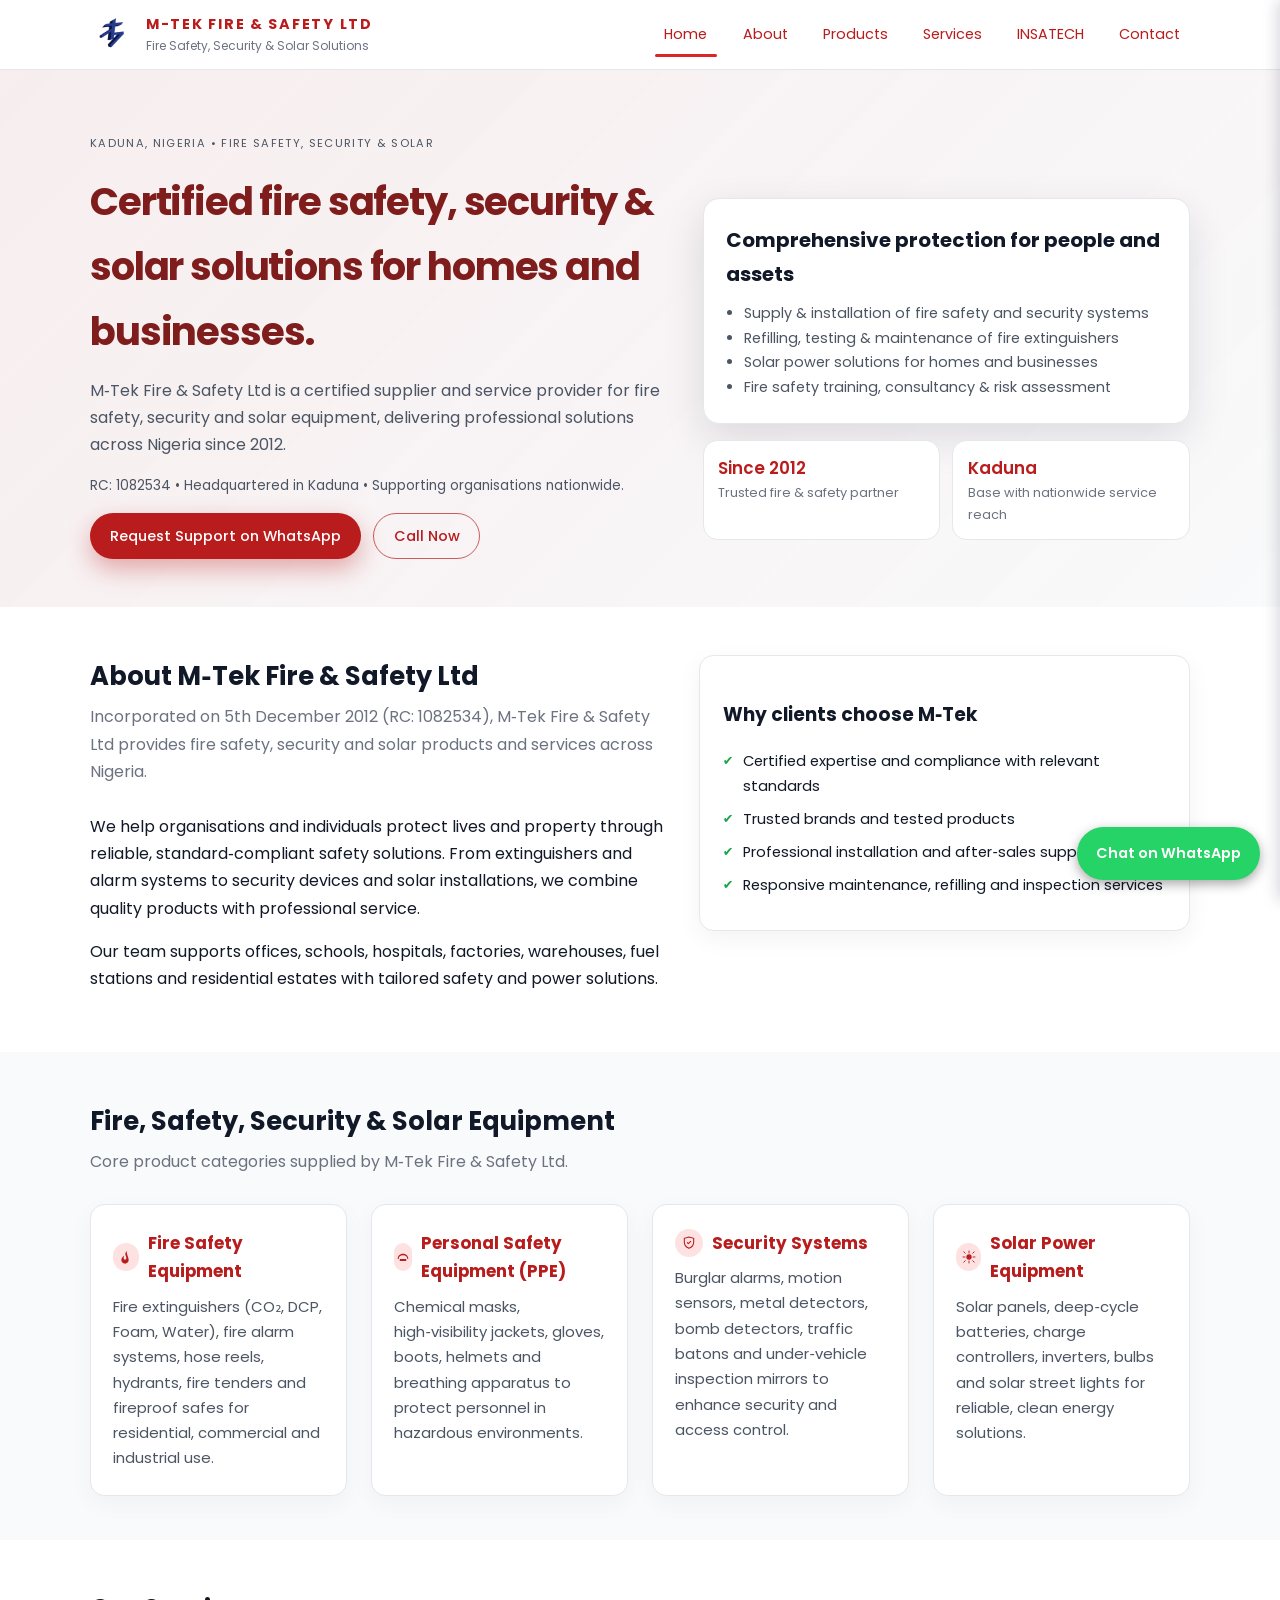
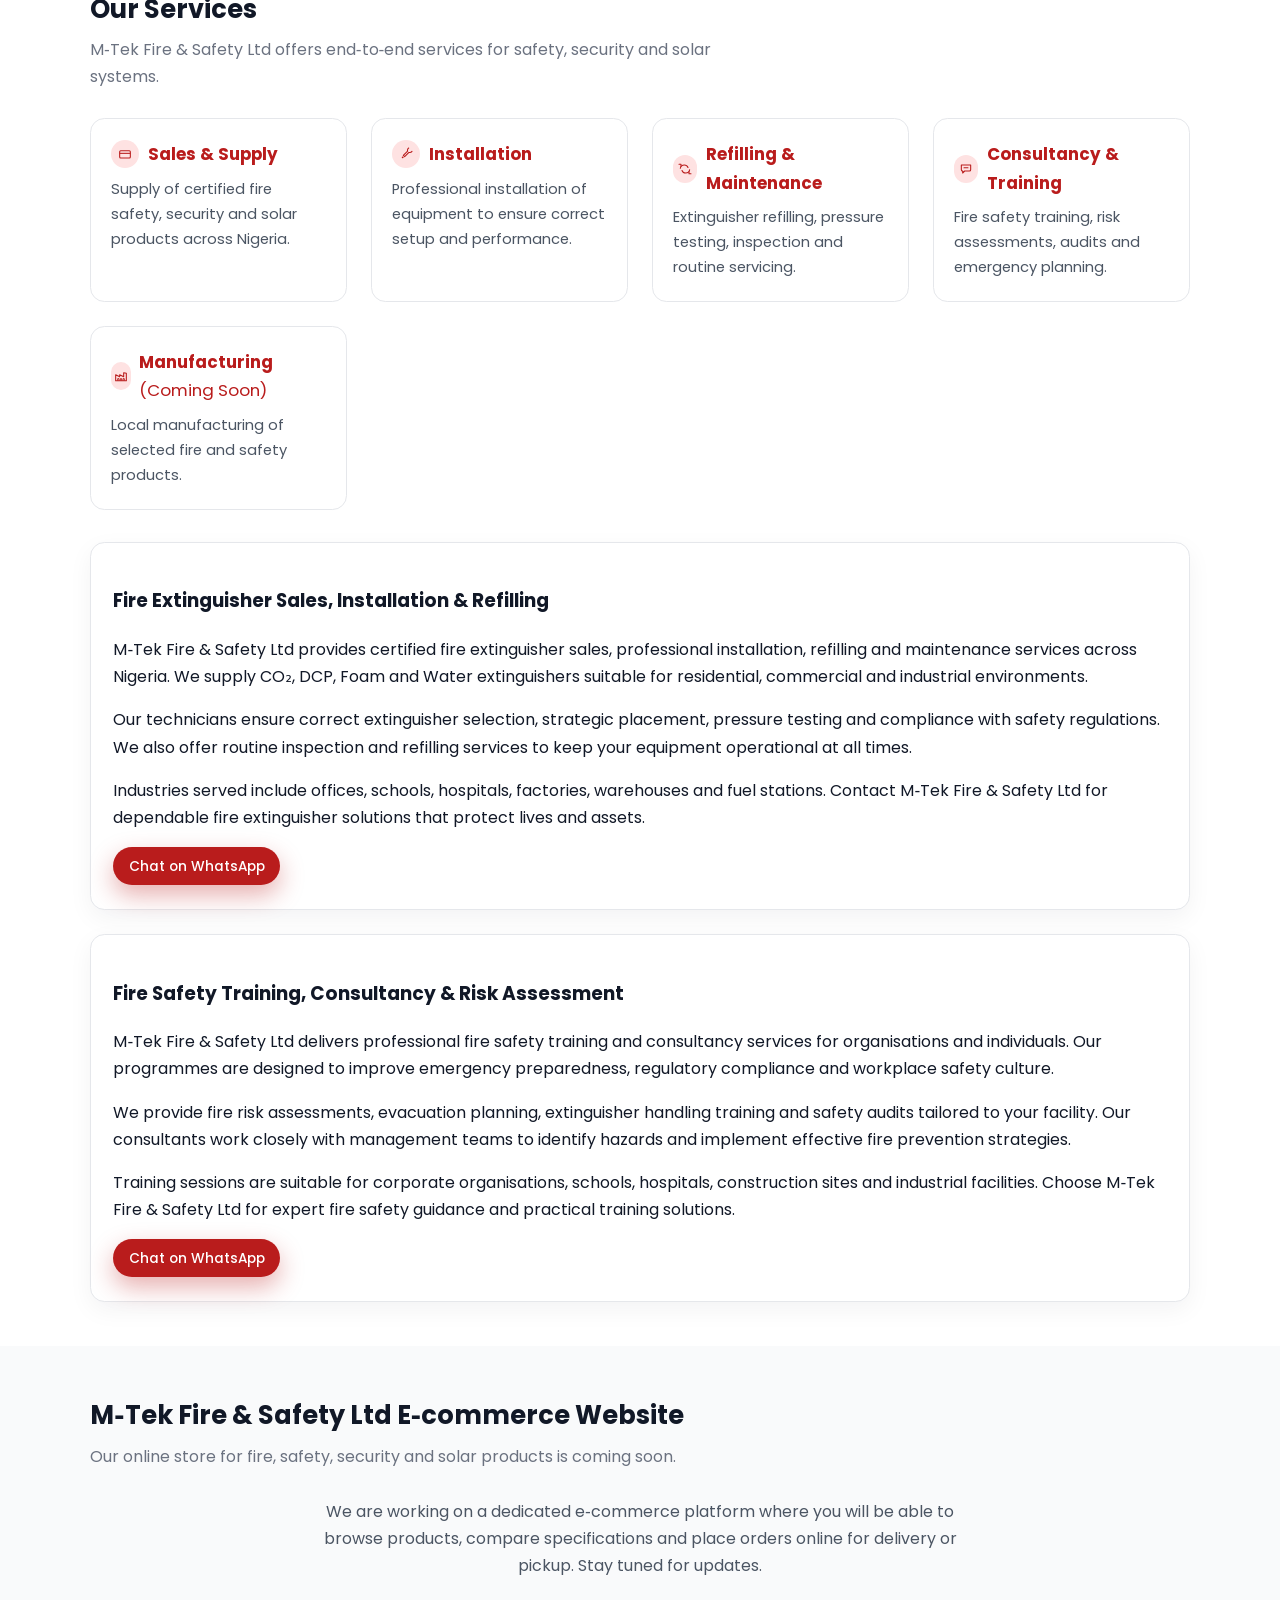
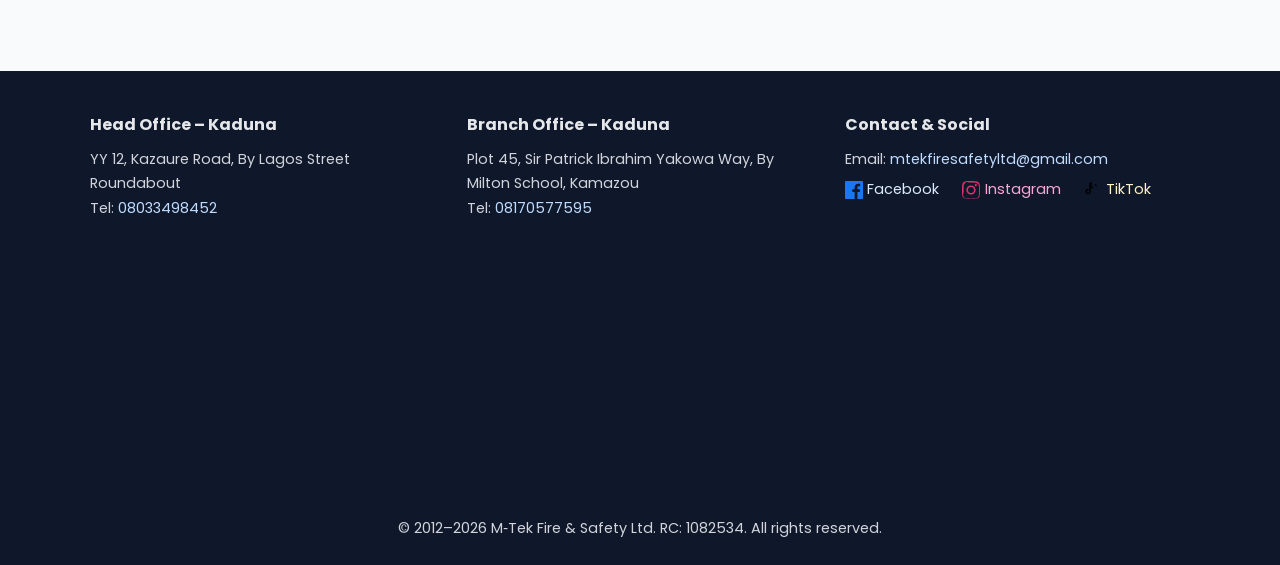
==== index.html @ 1d4dc070 "Fix INSATECH link URL in index.html" ====
<!DOCTYPE html>
<html lang="en">
<head>
  <meta charset="UTF-8">
  <meta name="viewport" content="width=device-width, initial-scale=1.0">
  <title>M‑Tek Fire & Safety Ltd | Fire Safety, Security & Solar Equipment in Kaduna, Nigeria</title>
  <meta name="description" content="M‑Tek Fire & Safety Ltd is a certified fire safety, security and solar equipment supplier in Kaduna, Nigeria. Sales, installation, refilling, maintenance, consultancy and training since 2012.">
  <meta name="keywords" content="M-Tek Fire and Safety, fire safety company in Kaduna, fire extinguishers Nigeria, fire alarm systems, safety equipment supplier, security equipment Nigeria, solar equipment Kaduna">

  <link rel="preload" href="logo.png" as="image">

  <!-- Local Business Schema -->
  <script type="application/ld+json">
  {
    "@context": "https://schema.org",
    "@type": "LocalBusiness",
    "name": "M-Tek Fire & Safety Ltd",
    "image": "logo.png",
    "url": "https://www.mtekfiresafety.com",
    "telephone": "+2348033498452",
    "address": {
      "@type": "PostalAddress",
      "streetAddress": "YY 12, Kazaure Road, By Lagos Street Round About",
      "addressLocality": "Kaduna",
      "addressCountry": "NG"
    },
    "geo": {
      "@type": "GeoCoordinates",
      "latitude": 10.5222,
      "longitude": 7.4383
    },
    "identifier": {
      "@type": "PropertyValue",
      "propertyID": "RC",
      "value": "1082534"
    },
    "sameAs": [
      "https://www.facebook.com/MtekFireLtd",
      "https://www.instagram.com/mtek.ltd"
    ]
  }
  </script>

  <!-- Fonts & Styles -->
  <link rel="preconnect" href="https://fonts.googleapis.com">
  <link rel="preconnect" href="https://fonts.gstatic.com" crossorigin>
  <link href="https://fonts.googleapis.com/css2?family=Poppins:wght@300;400;500;600;700&display=swap" rel="stylesheet">
  <link rel="stylesheet" href="styles.css">

  <script src="script.js" defer></script>
</head>
<body>
  <!-- Header -->
  <header class="site-header">
    <div class="container header-inner">
      <a href="#home" class="brand">
        <img src="logo.png" alt="M-Tek Fire & Safety Ltd logo" loading="lazy">
        <div class="brand-text">
          <span class="brand-name">M-TEK FIRE & SAFETY LTD</span>
          <span class="brand-tagline">Fire Safety, Security & Solar Solutions</span>
        </div>
      </a>

      <nav class="main-nav">
        <a href="#home" class="nav-link">Home</a>
        <a href="#about" class="nav-link">About</a>
        <a href="#products" class="nav-link">Products</a>
        <a href="#services" class="nav-link">Services</a>
        <a href="https://https://jasonjeremiah201022-ux.github.io/insatechs.org/" 
           class="nav-link"
           target="_blank"
           rel="noopener noreferrer">INSATECH</a>
        <a href="#contact" class="nav-link">Contact</a>
      </nav>

      <button class="menu-toggle" aria-label="Open navigation">
        <span></span><span></span><span></span>
      </button>
    </div>
  </header>

  <!-- Mobile slide-in navigation -->
  <aside class="mobile-nav" aria-hidden="true">
    <button class="close-mobile-nav" aria-label="Close navigation">&times;</button>
    <nav>
      <a href="#home" class="nav-link">Home</a>
      <a href="#about" class="nav-link">About</a>
      <a href="#products" class="nav-link">Products</a>
      <a href="#services" class="nav-link">Services</a>
      <a href="https://jasonjeremiah201022-ux.github.io/insatech.org"
         class="nav-link"
         target="_blank"
         rel="noopener noreferrer">INSATECH</a>
      <a href="#contact" class="nav-link">Contact</a>
    </nav>
  </aside>
  <div class="backdrop"></div>

  <main>
    <!-- Home / Hero -->
    <section id="home" class="hero">
      <div class="container hero-grid">
        <div>
          <p class="eyebrow">Kaduna, Nigeria • Fire Safety, Security & Solar</p>
          <h1>Certified fire safety, security & solar solutions for homes and businesses.</h1>
          <p>
            M‑Tek Fire & Safety Ltd is a certified supplier and service provider for fire safety,
            security and solar equipment, delivering professional solutions across Nigeria since 2012.
          </p>
          <p class="hero-note">
            RC: 1082534 • Headquartered in Kaduna • Supporting organisations nationwide.
          </p>
          <div class="hero-actions">
            <a href="https://wa.me/2348033498452" target="_blank" rel="noopener noreferrer" class="btn btn-primary">
              Request Support on WhatsApp
            </a>
            <a href="tel:08033498452" class="btn btn-outline">
              Call Now
            </a>
          </div>
        </div>

        <div class="hero-panel">
          <!-- Hero image -->
          <div class="hero-image">
            <img
              src="https://images.pexels.com/photos/2789193/pexels-photo-2789193.jpeg?auto=compress&cs=tinysrgb&w=900"
              alt="Technician checking fire extinguishers in a facility"
              loading="lazy">
          </div>

          <div class="hero-card">
            <h2>Comprehensive protection for people and assets</h2>
            <ul>
              <li>Supply & installation of fire safety and security systems</li>
              <li>Refilling, testing & maintenance of fire extinguishers</li>
              <li>Solar power solutions for homes and businesses</li>
              <li>Fire safety training, consultancy & risk assessment</li>
            </ul>
          </div>
          <div class="hero-stat-row">
            <div class="hero-stat">
              <span class="hero-stat-number">Since 2012</span>
              <span class="hero-stat-label">Trusted fire & safety partner</span>
            </div>
            <div class="hero-stat">
              <span class="hero-stat-number">Kaduna</span>
              <span class="hero-stat-label">Base with nationwide service reach</span>
            </div>
          </div>
        </div>
      </div>
    </section>

    <!-- About -->
    <section id="about" class="section section-alt">
      <div class="container two-col">
        <div>
          <header class="section-header">
            <h2>About M‑Tek Fire & Safety Ltd</h2>
            <p>
              Incorporated on 5th December 2012 (RC: 1082534), M‑Tek Fire & Safety Ltd provides
              fire safety, security and solar products and services across Nigeria.
            </p>
          </header>
          <p>
            We help organisations and individuals protect lives and property through reliable,
            standard‑compliant safety solutions. From extinguishers and alarm systems to security
            devices and solar installations, we combine quality products with professional service.
          </p>
          <p>
            Our team supports offices, schools, hospitals, factories, warehouses, fuel stations and
            residential estates with tailored safety and power solutions.
          </p>
        </div>

        <aside class="info-card">
          <h3>Why clients choose M‑Tek</h3>
          <ul class="check-list">
            <li>Certified expertise and compliance with relevant standards</li>
            <li>Trusted brands and tested products</li>
            <li>Professional installation and after‑sales support</li>
            <li>Responsive maintenance, refilling and inspection services</li>
          </ul>
        </aside>
      </div>
    </section>

    <!-- Products -->
    <section id="products" class="section">
      <div class="container">
        <header class="section-header">
          <h2>Fire, Safety, Security & Solar Equipment</h2>
          <p>Core product categories supplied by M‑Tek Fire & Safety Ltd.</p>
        </header>

        <div class="card-grid">
          <article class="card">
            <div class="card-header">
              <span class="icon-circle" aria-hidden="true">
                <!-- Flame icon -->
                <svg viewBox="0 0 24 24" fill="none">
                  <path d="M13 3C13 3 11 5 11 8C11 10 12.5 11.5 12.5 13.5C12.5 15 11.5 16 10.5 16C9.4 16 8.5 15 8.5 13.5C8.5 11.5 9.5 10 9.5 10C7 11 5 13.5 5 16.5C5 19.5 7.5 22 10.5 22C13.5 22 16 19.5 16 16.5C16 12.5 13 9.5 13 3Z" fill="#b91c1c"/>
                </svg>
              </span>
              <h3>Fire Safety Equipment</h3>
            </div>
            <p>
              Fire extinguishers (CO₂, DCP, Foam, Water), fire alarm systems, hose reels, hydrants,
              fire tenders and fireproof safes for residential, commercial and industrial use.
            </p>
          </article>

          <article class="card">
            <div class="card-header">
              <span class="icon-circle" aria-hidden="true">
                <!-- Helmet / PPE icon -->
                <svg viewBox="0 0 24 24" fill="none">
                  <path d="M4 15C4 10.6 7 7 12 7C17 7 20 10.6 20 15H18.5C18.5 11.8 16.2 9.5 12 9.5C7.8 9.5 5.5 11.8 5.5 15H4Z" fill="#b91c1c"/>
                  <rect x="7" y="15" width="10" height="3" rx="1" fill="#b91c1c"/>
                </svg>
              </span>
              <h3>Personal Safety Equipment (PPE)</h3>
            </div>
            <p>
              Chemical masks, high‑visibility jackets, gloves, boots, helmets and breathing apparatus
              to protect personnel in hazardous environments.
            </p>
          </article>

          <article class="card">
            <div class="card-header">
              <span class="icon-circle" aria-hidden="true">
                <!-- Shield / security icon -->
                <svg viewBox="0 0 24 24" fill="none">
                  <path d="M12 3L5 5V11C5 15 8 18.5 12 20C16 18.5 19 15 19 11V5L12 3Z" stroke="#b91c1c" stroke-width="1.6" fill="none"/>
                  <path d="M9.5 11.5L11 13L14.5 9.5" stroke="#b91c1c" stroke-width="1.6" stroke-linecap="round" stroke-linejoin="round"/>
                </svg>
              </span>
              <h3>Security Systems</h3>
            </div>
            <p>
              Burglar alarms, motion sensors, metal detectors, bomb detectors, traffic batons and
              under‑vehicle inspection mirrors to enhance security and access control.
            </p>
          </article>

          <article class="card">
            <div class="card-header">
              <span class="icon-circle" aria-hidden="true">
                <!-- Sun / solar icon -->
                <svg viewBox="0 0 24 24" fill="none">
                  <circle cx="12" cy="12" r="4" fill="#b91c1c"/>
                  <path d="M12 3V6M12 18V21M4.22 4.22L6.34 6.34M17.66 17.66L19.78 19.78M3 12H6M18 12H21M4.22 19.78L6.34 17.66M17.66 6.34L19.78 4.22" stroke="#b91c1c" stroke-width="1.4" stroke-linecap="round"/>
                </svg>
              </span>
              <h3>Solar Power Equipment</h3>
            </div>
            <p>
              Solar panels, deep‑cycle batteries, charge controllers, inverters, bulbs and solar
              street lights for reliable, clean energy solutions.
            </p>
          </article>
        </div>
      </div>
    </section>

    <!-- Services -->
    <section id="services" class="section section-alt">
      <div class="container">
        <header class="section-header">
          <h2>Our Services</h2>
          <p>M‑Tek Fire & Safety Ltd offers end‑to‑end services for safety, security and solar systems.</p>
        </header>

        <div class="feature-grid service-tiles">
          <article class="feature-card">
            <div class="feature-card-header">
              <span class="icon-circle" aria-hidden="true">
                <!-- Box / supply icon -->
                <svg viewBox="0 0 24 24" fill="none">
                  <rect x="4" y="7" width="16" height="11" rx="1.5" stroke="#b91c1c" stroke-width="1.6"/>
                  <path d="M4 11H20" stroke="#b91c1c" stroke-width="1.6"/>
                </svg>
              </span>
              <h3>Sales & Supply</h3>
            </div>
            <p>Supply of certified fire safety, security and solar products across Nigeria.</p>
          </article>

          <article class="feature-card">
            <div class="feature-card-header">
              <span class="icon-circle" aria-hidden="true">
                <!-- Wrench / installation icon -->
                <svg viewBox="0 0 24 24" fill="none">
                  <path d="M16 3C14.9 3.8 14.2 5 14.2 6.3C14.2 6.7 14.3 7.2 14.4 7.6L8 14L10 16L16.4 9.6C16.8 9.7 17.3 9.8 17.7 9.8C19 9.8 20.2 9.1 21 8" stroke="#b91c1c" stroke-width="1.6" stroke-linecap="round" stroke-linejoin="round"/>
                  <circle cx="7" cy="17" r="1.4" fill="#b91c1c"/>
                </svg>
              </span>
              <h3>Installation</h3>
            </div>
            <p>Professional installation of equipment to ensure correct setup and performance.</p>
          </article>

          <article class="feature-card">
            <div class="feature-card-header">
              <span class="icon-circle" aria-hidden="true">
                <!-- Refresh / maintenance icon -->
                <svg viewBox="0 0 24 24" fill="none">
                  <path d="M5 11C5.5 8 8 6 11 6C13.5 6 15.6 7.5 16.5 9.8" stroke="#b91c1c" stroke-width="1.6" stroke-linecap="round"/>
                  <path d="M19 13C18.6 16 16 18 13 18C10.5 18 8.4 16.5 7.5 14.2" stroke="#b91c1c" stroke-width="1.6" stroke-linecap="round"/>
                  <path d="M6 8V5H3" stroke="#b91c1c" stroke-width="1.6" stroke-linecap="round" stroke-linejoin="round"/>
                  <path d="M18 16V19H21" stroke="#b91c1c" stroke-width="1.6" stroke-linecap="round" stroke-linejoin="round"/>
                </svg>
              </span>
              <h3>Refilling & Maintenance</h3>
            </div>
            <p>Extinguisher refilling, pressure testing, inspection and routine servicing.</p>
          </article>

          <article class="feature-card">
            <div class="feature-card-header">
              <span class="icon-circle" aria-hidden="true">
                <!-- Chat / consultancy icon -->
                <svg viewBox="0 0 24 24" fill="none">
                  <path d="M5 6H19V13C19 14.1 18.1 15 17 15H10L7 18V15H7C5.9 15 5 14.1 5 13V6Z" stroke="#b91c1c" stroke-width="1.6" stroke-linejoin="round"/>
                  <path d="M9 10H15" stroke="#b91c1c" stroke-width="1.6" stroke-linecap="round"/>
                </svg>
              </span>
              <h3>Consultancy & Training</h3>
            </div>
            <p>Fire safety training, risk assessments, audits and emergency planning.</p>
          </article>

          <article class="feature-card">
            <div class="feature-card-header">
              <span class="icon-circle" aria-hidden="true">
                <!-- Factory / manufacturing icon -->
                <svg viewBox="0 0 24 24" fill="none">
                  <path d="M4 19V10L10 13V10L16 13V7L20 8V19H4Z" stroke="#b91c1c" stroke-width="1.6" stroke-linejoin="round"/>
                  <path d="M7 19V16H9V19M11 19V16H13V19M15 19V16H17V19" stroke="#b91c1c" stroke-width="1.4"/>
                </svg>
              </span>
              <h3>Manufacturing <span style="font-weight:400;">(Coming Soon)</span></h3>
            </div>
            <p>Local manufacturing of selected fire and safety products.</p>
          </article>
        </div>

        <div class="service-details">
          <article class="info-card">
            <h3>Fire Extinguisher Sales, Installation & Refilling</h3>
            <p>
              M‑Tek Fire & Safety Ltd provides certified fire extinguisher sales, professional installation,
              refilling and maintenance services across Nigeria. We supply CO₂, DCP, Foam and Water
              extinguishers suitable for residential, commercial and industrial environments.
            </p>
            <p>
              Our technicians ensure correct extinguisher selection, strategic placement, pressure testing
              and compliance with safety regulations. We also offer routine inspection and refilling services
              to keep your equipment operational at all times.
            </p>
            <p>
              Industries served include offices, schools, hospitals, factories, warehouses and fuel stations.
              Contact M‑Tek Fire & Safety Ltd for dependable fire extinguisher solutions that protect lives
              and assets.
            </p>
            <a href="https://wa.me/2348033498452" target="_blank" rel="noopener noreferrer" class="btn btn-primary btn-small">
              Chat on WhatsApp
            </a>
          </article>

          <article class="info-card">
            <h3>Fire Safety Training, Consultancy & Risk Assessment</h3>
            <p>
              M‑Tek Fire & Safety Ltd delivers professional fire safety training and consultancy services
              for organisations and individuals. Our programmes are designed to improve emergency preparedness,
              regulatory compliance and workplace safety culture.
            </p>
            <p>
              We provide fire risk assessments, evacuation planning, extinguisher handling training and safety
              audits tailored to your facility. Our consultants work closely with management teams to identify
              hazards and implement effective fire prevention strategies.
            </p>
            <p>
              Training sessions are suitable for corporate organisations, schools, hospitals, construction
              sites and industrial facilities. Choose M‑Tek Fire & Safety Ltd for expert fire safety guidance
              and practical training solutions.
            </p>
            <a href="https://wa.me/2348033498452" target="_blank" rel="noopener noreferrer" class="btn btn-primary btn-small">
              Chat on WhatsApp
            </a>
          </article>
        </div>
      </div>
    </section>

    <!-- E-commerce Coming Soon -->
    <section id="ecommerce" class="section">
      <div class="container">
        <header class="section-header">
          <h2>M‑Tek Fire & Safety Ltd E‑commerce Website</h2>
          <p>Our online store for fire, safety, security and solar products is coming soon.</p>
        </header>
        <p style="max-width:640px;margin:0 auto;text-align:center;color:#4b5563;">
          We are working on a dedicated e‑commerce platform where you will be able to browse products,
          compare specifications and place orders online for delivery or pickup. Stay tuned for updates.
        </p>
      </div>
    </section>
  </main>

  <!-- Footer / Contact -->
  <footer id="contact" class="site-footer">
    <div class="container footer-grid">
      <div>
        <h3>Head Office – Kaduna</h3>
        <p>
          YY 12, Kazaure Road, By Lagos Street Roundabout<br>
          Tel: <a href="tel:08033498452">08033498452</a>
        </p>
      </div>
      <div>
        <h3>Branch Office – Kaduna</h3>
        <p>
          Plot 45, Sir Patrick Ibrahim Yakowa Way, By Milton School, Kamazou<br>
          Tel: <a href="tel:08170577595">08170577595</a>
        </p>
      </div>
      <div>
        <h3>Contact &amp; Social</h3>
        <p>Email: <a href="mailto:mtekfiresafetyltd@gmail.com">mtekfiresafetyltd@gmail.com</a></p>
        <div class="footer-social">
          <!-- Facebook -->
          <a href="https://www.facebook.com/MtekFireLtd"
             target="_blank"
             rel="noopener noreferrer"
             class="social-link social-facebook">
            <svg viewBox="0 0 24 24" aria-hidden="true">
              <path fill="#1877F2"
                    d="M22.675 0H1.325C.593 0 0 .593 0 1.326v21.348C0 23.406.593 24 1.325 24h11.495v-9.294H9.691v-3.622h3.129V8.413c0-3.1 1.893-4.788 4.658-4.788 1.325 0 2.464.099 2.796.143v3.24l-1.918.001c-1.504 0-1.795.716-1.795 1.763v2.313h3.587l-.467 3.622h-3.12V24h6.116C23.406 24 24 23.406 24 22.674V1.326C24 .593 23.406 0 22.675 0z"/>
            </svg>
            <span>Facebook</span>
          </a>

          <!-- Instagram -->
          <a href="https://www.instagram.com/mtek.ltd"
             target="_blank"
             rel="noopener noreferrer"
             class="social-link social-instagram">
            <svg viewBox="0 0 24 24" aria-hidden="true">
              <path fill="#E1306C"
                    d="M12 2.163c3.204 0 3.584.012 4.85.07 1.17.056 1.97.24 2.427.402a4.92 4.92 0 0 1 1.782 1.153 4.92 4.92 0 0 1 1.153 1.782c.162.457.346 1.256.402 2.427.058 1.266.07 1.646.07 4.85s-.012 3.584-.07 4.85c-.056 1.17-.24 1.97-.402 2.427a4.92 4.92 0 0 1-1.153 1.782 4.92 4.92 0 0 1-1.782 1.153c-.457.162-1.256.346-2.427.402-1.266.058-1.646.07-4.85.07s-3.584-.012-4.85-.07c-1.17-.056-1.97-.24-2.427-.402a4.92 4.92 0 0 1-1.782-1.153 4.92 4.92 0 0 1-1.153-1.782c-.162-.457-.346-1.256-.402-2.427C2.175 15.747 2.163 15.367 2.163 12s.012-3.584.07-4.85c.056-1.17.24-1.97.402-2.427a4.92 4.92 0 0 1 1.153-1.782 4.92 4.92 0 0 1 1.782-1.153c.457-.162 1.256-.346 2.427-.402C8.416 2.175 8.796 2.163 12 2.163zm0-2.163C8.741 0 8.332.013 7.052.072 5.78.13 4.845.308 4.042.546c-.81.24-1.498.556-2.18 1.238C1.18 2.468.864 3.156.624 3.966c-.238.803-.416 1.738-.474 3.01C.013 8.332 0 8.741 0 12c0 3.259.013 3.668.072 4.948.058 1.272.236 2.207.474 3.01.24.81.556 1.498 1.238 2.18.682.682 1.37.998 2.18 1.238.803.238 1.738.416 3.01.474C8.332 23.987 8.741 24 12 24s3.668-.013 4.948-.072c1.272-.058 2.207-.236 3.01-.474.81-.24 1.498-.556 2.18-1.238.682-.682.998-1.37 1.238-2.18.238-.803.416-1.738.474-3.01.058-1.28.072-1.689.072-4.948s-.013-3.668-.072-4.948c-.058-1.272-.236-2.207-.474-3.01a4.92 4.92 0 0 0-1.238-2.18 4.92 4.92 0 0 0-2.18-1.238c-.803-.238-1.738-.416-3.01-.474C15.668.013 15.259 0 12 0z"/>
              <path fill="#E1306C"
                    d="M12 5.838A6.162 6.162 0 1 0 18.162 12 6.164 6.164 0 0 0 12 5.838zm0 10.162A3.999 3.999 0 1 1 16 12a3.999 3.999 0 0 1-4 4z"/>
              <circle fill="#E1306C" cx="18.406" cy="5.594" r="1.44"/>
            </svg>
            <span>Instagram</span>
          </a>

          <!-- TikTok -->
          <a href="https://https://www.tiktok.com/@mtekfiresafetyltd?_r=1&_t=ZS-93dXHGTY0he"
             target="_blank"
             rel="noopener noreferrer"
             class="social-link social-tiktok">
            <svg viewBox="0 0 24 24" aria-hidden="true">
              <path fill="#000000"
                    d="M12.5 3C12.5 2.45 12.05 2 11.5 2H9.5C9 2 8.5 2.45 8.5 3V14.25C8.5 15.22 7.72 16 6.75 16C5.78 16 5 15.22 5 14.25C5 13.28 5.78 12.5 6.75 12.5C7.02 12.5 7.28 12.55 7.52 12.64V10.33C7.27 10.29 7.01 10.25 6.75 10.25C4.68 10.25 3 11.93 3 14C3 16.07 4.68 17.75 6.75 17.75C8.82 17.75 10.5 16.07 10.5 14V8.7C11.41 9.43 12.54 9.86 13.75 9.86V8.11C12.9 8.11 12.11 7.79 11.5 7.24V3H12.5Z"/>
              <path fill="#000000"
                    d="M15.25 4C15.25 5.79 16.71 7.25 18.5 7.25V5.5C17.95 5.5 17.5 5.05 17.5 4.5H15.25Z"/>
            </svg>
            <span>TikTok</span>
          </a>
        </div>
      </div>
    </div>

    <div class="footer-map">
      <div class="container">
        <iframe
          src="https://maps.google.com/maps?q=m%20tek%20fire%20%26%20safety%20ltd&t=&z=13&ie=UTF8&iwloc=&output=embed"
          loading="lazy"
          referrerpolicy="no-referrer-when-downgrade">
        </iframe>
      </div>
    </div>

    <p class="footer-copy">
      © 2012–2026 M‑Tek Fire & Safety Ltd. RC: 1082534. All rights reserved.
    </p>
  </footer>

  <!-- Floating WhatsApp Button -->
  <a href="https://wa.me/2348033498452"
     target="_blank"
     rel="noopener noreferrer"
     class="whatsapp-btn">
    Chat on WhatsApp
  </a>
</body>
</html>
---- styles.css ----
:root {
  --primary-dark: #b91c1c;
  --primary-main: #dc2626;
  --primary-light: #fee2e2;
  --text-main: #111827;
  --text-muted: #6B7280;
  --bg-light: #F9FAFB;
  --border-subtle: #E5E7EB;
  --footer-bg: #0f172a;
}

/* Base */

*,
*::before,
*::after {
  box-sizing: border-box;
}

html {
  scroll-behavior: smooth;
}

body {
  margin: 0;
  font-family: "Poppins", system-ui, -apple-system, BlinkMacSystemFont, "Segoe UI", sans-serif;
  line-height: 1.7;
  color: var(--text-main);
  background-color: var(--bg-light);
}

body.no-scroll {
  overflow: hidden;
}

img {
  max-width: 100%;
  display: block;
}

/* Fade-in for lazy images */
img[loading="lazy"] {
  opacity: 0;
  transition: opacity 0.5s ease-in-out;
}
img[loading="lazy"].loaded {
  opacity: 1;
}

a {
  color: var(--primary-dark);
  text-decoration: none;
}

a:hover {
  text-decoration: underline;
}

.container {
  width: min(1100px, 100% - 2.5rem);
  margin: 0 auto;
}

/* Header & Navigation */

.site-header {
  position: sticky;
  top: 0;
  z-index: 1000;
  background-color: rgba(255, 255, 255, 0.98);
  border-bottom: 1px solid var(--border-subtle);
  backdrop-filter: blur(12px);
}

.header-inner {
  display: flex;
  align-items: center;
  justify-content: space-between;
  padding: 0.75rem 0;
}

.brand {
  display: flex;
  align-items: center;
  gap: 0.75rem;
}

.brand img {
  height: 44px;
  width: auto;
  border-radius: 4px;
  object-fit: contain;
}

.brand-text {
  display: flex;
  flex-direction: column;
}

.brand-name {
  font-weight: 700;
  letter-spacing: 0.12em;
  font-size: 0.9rem;
  text-transform: uppercase;
  color: var(--primary-dark);
}

.brand-tagline {
  font-size: 0.75rem;
  color: var(--text-muted);
}

.main-nav {
  display: flex;
  align-items: center;
  gap: 1rem;
  font-size: 0.9rem;
}

.main-nav a {
  padding: 0.25rem 0.6rem;
  border-radius: 999px;
  position: relative;
}

.main-nav a:hover,
.main-nav a:focus-visible {
  background-color: rgba(220, 38, 38, 0.08);
  text-decoration: none;
}

.main-nav a.active::after {
  content: "";
  position: absolute;
  bottom: -6px;
  left: 0;
  width: 100%;
  height: 3px;
  background: var(--primary-main);
  border-radius: 999px;
}

.menu-toggle {
  display: none;
  border: none;
  background: none;
  padding: 0.25rem;
  cursor: pointer;
}

.menu-toggle span {
  display: block;
  width: 22px;
  height: 2px;
  border-radius: 999px;
  background-color: #111827;
}

.menu-toggle span + span {
  margin-top: 4px;
}

/* Mobile nav */

.mobile-nav {
  position: fixed;
  inset: 0 0 0 auto;
  width: min(260px, 80%);
  background-color: #ffffff;
  box-shadow: -2px 0 15px rgba(15, 23, 42, 0.18);
  transform: translateX(100%);
  transition: transform 0.25s ease-out;
  z-index: 1100;
  padding: 1rem 1.25rem 2rem;
  display: flex;
  flex-direction: column;
  gap: 1rem;
}

.mobile-nav.open {
  transform: translateX(0);
}

.close-mobile-nav {
  align-self: flex-end;
  border: none;
  background: none;
  font-size: 1.5rem;
  cursor: pointer;
}

.mobile-nav nav {
  display: flex;
  flex-direction: column;
  gap: 0.5rem;
  margin-top: 0.5rem;
}

.mobile-nav a {
  padding: 0.6rem 0;
  border-bottom: 1px solid var(--border-subtle);
}

.backdrop {
  position: fixed;
  inset: 0;
  background-color: rgba(15, 23, 42, 0.4);
  opacity: 0;
  visibility: hidden;
  transition: opacity 0.2s ease-out, visibility 0.2s ease-out;
  z-index: 1000;
}

.backdrop.visible {
  opacity: 1;
  visibility: visible;
}

/* Hero */

.hero {
  padding: 4rem 0 3rem;
  background: linear-gradient(
      135deg,
      rgba(220, 38, 38, 0.06),
      rgba(255, 255, 255, 0)
    ),
    var(--bg-light);
}

.hero-grid {
  display: grid;
  grid-template-columns: minmax(0, 2fr) minmax(0, 1.7fr);
  gap: 2.5rem;
  align-items: center;
}

.eyebrow {
  text-transform: uppercase;
  letter-spacing: 0.12em;
  font-size: 0.7rem;
  color: var(--text-muted);
  margin: 0 0 0.75rem;
}

.hero h1 {
  margin: 0 0 0.75rem;
  font-size: clamp(2.1rem, 3vw, 2.7rem);
  letter-spacing: -0.03em;
  color: #7f1d1d;
}

.hero p {
  margin: 0 0 1rem;
  color: #4b5563;
}

.hero-note {
  font-size: 0.85rem;
  color: var(--text-muted);
  margin-bottom: 1rem;
}

.hero-actions {
  display: flex;
  flex-wrap: wrap;
  gap: 0.75rem;
}

.hero-panel {
  display: flex;
  flex-direction: column;
  gap: 1rem;
}

.hero-image img {
  border-radius: 1rem;
  box-shadow: 0 16px 40px rgba(15, 23, 42, 0.32);
  border: 1px solid var(--border-subtle);
  object-fit: cover;
  max-height: 260px;
  width: 100%;
}

.hero-card {
  background-color: #ffffff;
  border-radius: 1rem;
  padding: 1.5rem 1.4rem;
  border: 1px solid var(--border-subtle);
  box-shadow: 0 14px 40px rgba(15, 23, 42, 0.12);
}

.hero-card h2 {
  margin: 0 0 0.6rem;
  font-size: 1.25rem;
}

.hero-card ul {
  margin: 0.25rem 0 0;
  padding-left: 1.1rem;
  font-size: 0.9rem;
  color: #4b5563;
}

.hero-stat-row {
  display: flex;
  flex-wrap: wrap;
  gap: 0.75rem;
}

.hero-stat {
  flex: 1 1 120px;
  background-color: #ffffff;
  border-radius: 0.9rem;
  padding: 0.8rem 0.9rem;
  border: 1px solid var(--border-subtle);
}

.hero-stat-number {
  display: block;
  font-weight: 600;
  font-size: 1.05rem;
  color: var(--primary-dark);
}

.hero-stat-label {
  display: block;
  font-size: 0.8rem;
  color: var(--text-muted);
}

/* Sections */

.section {
  padding: 3rem 0 2.75rem;
}

.section-alt {
  background-color: #ffffff;
}

.section-header {
  margin-bottom: 1.75rem;
}

.section-header h2 {
  margin: 0 0 0.3rem;
  font-size: 1.6rem;
  text-align: left;
}

.section-header p {
  margin: 0;
  color: var(--text-muted);
  max-width: 640px;
}

/* Layout helpers */

.two-col {
  display: grid;
  grid-template-columns: minmax(0, 2fr) minmax(0, 1.7fr);
  gap: 2rem;
  align-items: flex-start;
}

/* Cards & grids */

.feature-grid {
  display: grid;
  grid-template-columns: repeat(auto-fit, minmax(230px, 1fr));
  gap: 1.5rem;
}

.feature-card {
  background-color: #ffffff;
  border-radius: 0.9rem;
  padding: 1.3rem 1.25rem;
  border: 1px solid var(--border-subtle);
}

.feature-card p {
  margin: 0;
  font-size: 0.92rem;
  color: #4b5563;
}

.info-card {
  background-color: #ffffff;
  border-radius: 0.9rem;
  padding: 1.5rem 1.4rem;
  border: 1px solid var(--border-subtle);
  box-shadow: 0 8px 24px rgba(15, 23, 42, 0.05);
}

.card-grid {
  display: grid;
  grid-template-columns: repeat(auto-fit, minmax(240px, 1fr));
  gap: 1.5rem;
}

.card {
  background-color: #ffffff;
  border-radius: 0.9rem;
  padding: 1.5rem 1.4rem;
  border: 1px solid var(--border-subtle);
  box-shadow: 0 8px 24px rgba(15, 23, 42, 0.04);
}

.card p {
  margin: 0;
  font-size: 0.93rem;
  color: #4b5563;
}

.service-tiles {
  margin-bottom: 2rem;
}

.service-details {
  display: grid;
  grid-template-columns: minmax(0, 1fr);
  gap: 1.5rem;
  margin-top: 1rem;
}

/* Card & feature headers with icons */

.card-header,
.feature-card-header {
  display: flex;
  align-items: center;
  gap: 0.55rem;
  margin-bottom: 0.5rem;
}

.card-header h3,
.feature-card-header h3 {
  margin: 0;
  font-size: 1.05rem;
  color: #b91c1c;
}

.icon-circle {
  width: 28px;
  height: 28px;
  border-radius: 999px;
  background-color: var(--primary-light);
  display: inline-flex;
  align-items: center;
  justify-content: center;
}

.icon-circle svg {
  width: 16px;
  height: 16px;
}

/* Check list */

.check-list {
  list-style: none;
  padding: 0;
  margin: 0.75rem 0 0;
}

.check-list li {
  position: relative;
  padding-left: 1.3rem;
  margin-bottom: 0.5rem;
  font-size: 0.92rem;
}

.check-list li::before {
  content: "✔";
  position: absolute;
  left: 0;
  top: 0.05rem;
  font-size: 0.8rem;
  color: #16a34a;
}

/* Buttons */

.btn {
  display: inline-flex;
  align-items: center;
  justify-content: center;
  padding: 0.6rem 1.2rem;
  border-radius: 999px;
  border: 1px solid transparent;
  font-size: 0.9rem;
  font-weight: 500;
  cursor: pointer;
  transition:
    background-color 0.18s ease-out,
    color 0.18s ease-out,
    box-shadow 0.18s ease-out,
    border-color 0.18s ease-out,
    transform 0.08s ease-out;
}

.btn-primary {
  background-color: var(--primary-dark);
  color: #ffffff;
  box-shadow: 0 10px 24px rgba(185, 28, 28, 0.35);
}

.btn-primary:hover {
  background-color: var(--primary-main);
  transform: translateY(-1px);
  box-shadow: 0 14px 30px rgba(185, 28, 28, 0.4);
}

.btn-outline {
  background-color: transparent;
  color: var(--primary-dark);
  border-color: rgba(185, 28, 28, 0.7);
}

.btn-outline:hover {
  background-color: var(--primary-light);
}

.btn-small {
  padding: 0.4rem 0.9rem;
  font-size: 0.85rem;
}

/* Footer */

.site-footer {
  background-color: var(--footer-bg);
  color: #e5e7eb;
  margin-top: 3rem;
  padding: 2.5rem 0 1.5rem;
}

.footer-grid {
  display: grid;
  grid-template-columns: repeat(auto-fit, minmax(220px, 1fr));
  gap: 2rem;
}

.site-footer h3 {
  margin: 0 0 0.5rem;
  font-size: 1rem;
  color: #e5e7eb;
}

.site-footer p {
  margin: 0;
  font-size: 0.9rem;
  color: #d1d5db;
}

.site-footer a {
  color: #bfdbfe;
}

.footer-social {
  display: flex;
  flex-wrap: wrap;
  gap: 0.8rem 1.4rem;
  margin-top: 0.4rem;
}

.social-link {
  display: inline-flex;
  align-items: center;
  gap: 0.3rem;
  font-size: 0.9rem;
}

.footer-social svg {
  width: 18px;
  height: 18px;
}

.social-facebook span {
  color: #dbeafe;
}

.social-instagram span {
  color: #f9a8d4;
}

.social-tiktok span {
  color: #fef3c7;
}

.footer-map {
  margin-top: 1.75rem;
}

.footer-map iframe {
  width: 100%;
  height: 260px;
  border: 0;
  border-radius: 0.75rem;
}

.footer-copy {
  text-align: center;
  margin-top: 1.25rem;
  font-size: 0.8rem;
  color: #9ca3af;
}

/* WhatsApp floating button */

.whatsapp-btn {
  position: fixed;
  bottom: 20px;
  right: 20px;
  background: #25D366;
  color: #fff;
  padding: 0.9rem 1.2rem;
  border-radius: 999px;
  font-weight: 600;
  box-shadow: 0 4px 12px rgba(0, 0, 0, 0.35);
  text-decoration: none;
  z-index: 1200;
  font-size: 0.9rem;
}

.whatsapp-btn:hover {
  background: #1ebe57;
  text-decoration: none;
}

/* Responsive */

@media (max-width: 900px) {
  .hero-grid,
  .two-col {
    grid-template-columns: 1fr;
  }

  .hero-image img {
    max-height: none;
  }
}

@media (max-width: 768px) {
  .main-nav {
    display: none;
  }

  .menu-toggle {
    display: block;
  }

  .hero {
    padding: 3rem 0 2.25rem;
  }

  .brand-tagline {
    display: none;
  }

  .section {
    padding: 2.25rem 0 2rem;
  }

  .section-header h2 {
    text-align: left;
  }
}

@media (max-width: 480px) {
  .hero h1 {
    font-size: 1.9rem;
  }
}
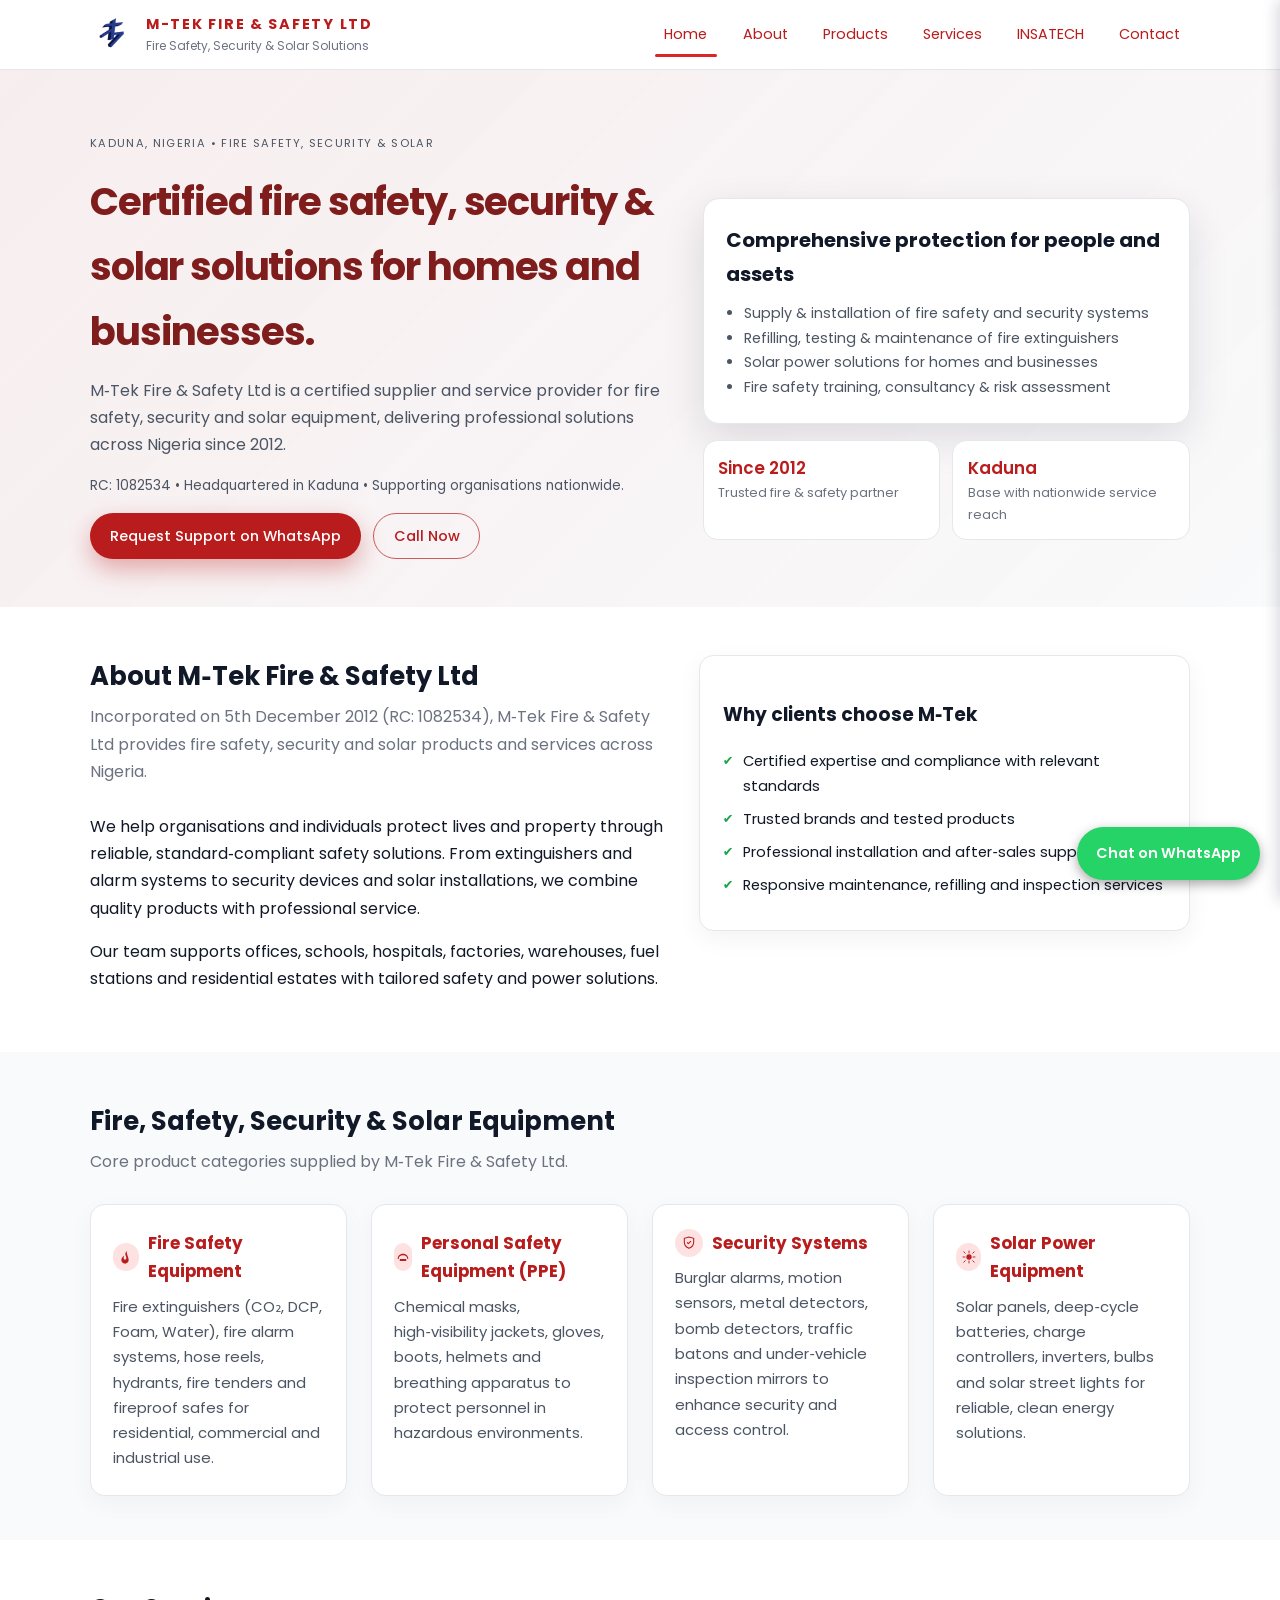
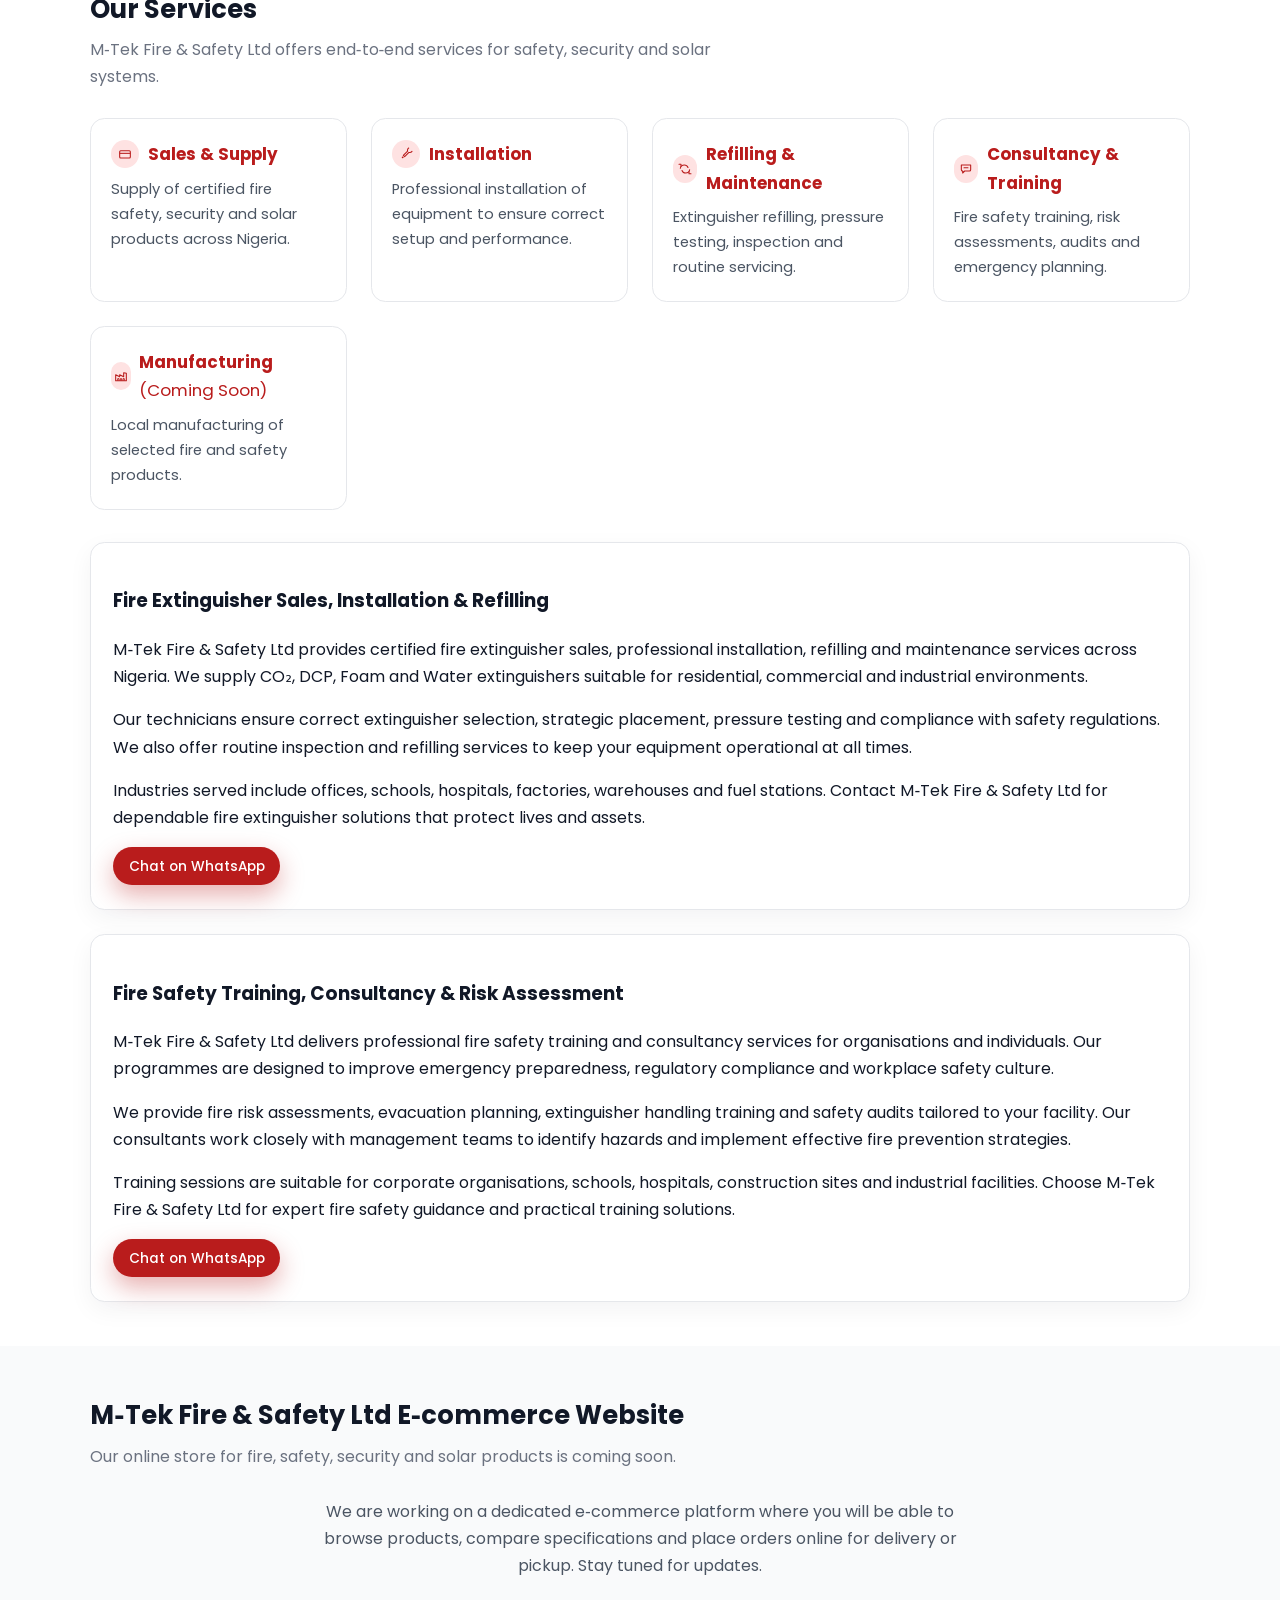
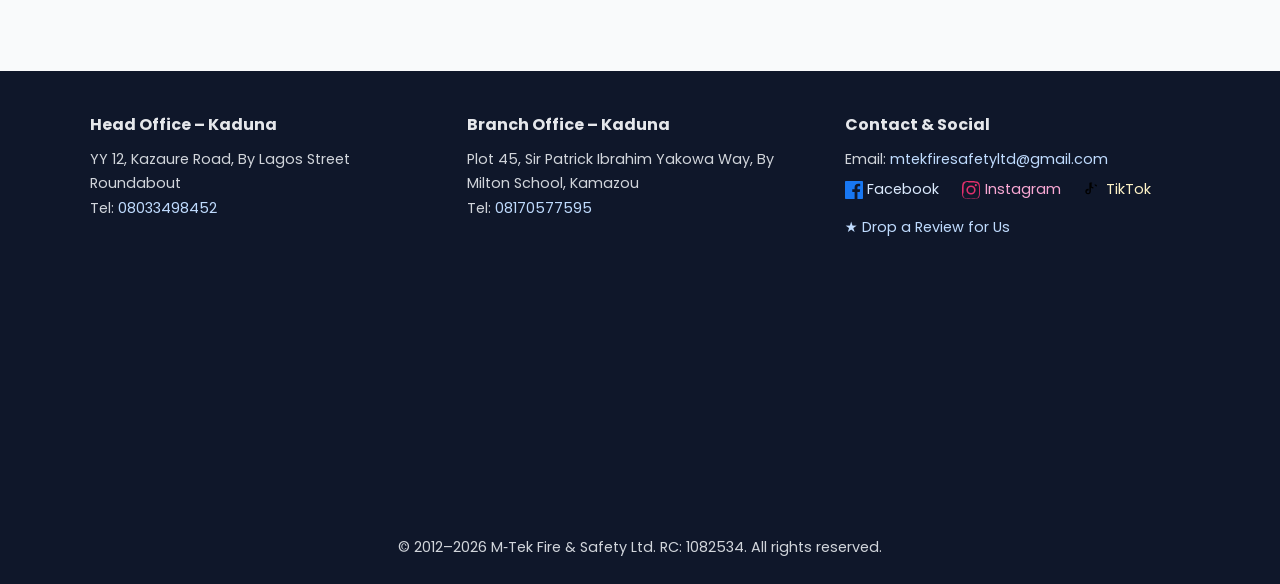
==== commit 81ef340a: "Update index.html" ====
--- a/index.html
+++ b/index.html
@@ -66,7 +66,7 @@
         <a href="#about" class="nav-link">About</a>
         <a href="#products" class="nav-link">Products</a>
         <a href="#services" class="nav-link">Services</a>
-        <a href="https://https://jasonjeremiah201022-ux.github.io/insatechs.org/" 
+        <a href="https://https://https://jasonjeremiah201022-ux.github.io/insatechs.org/index.html" 
            class="nav-link"
            target="_blank"
            rel="noopener noreferrer">INSATECH</a>
@@ -471,6 +471,13 @@
             </svg>
             <span>TikTok</span>
           </a>
+          
+         <!-- Google Review -->
+         <a href="https://www.google.com/search?sca_esv=e2e9df9ab93ca8c0&hl=en&authuser=0&sxsrf=ANbL-n6HUqoLBtOC2wjy84Uck9cDrxKJOQ:1769964685134&q=m-tek+fire+%26+safety+ltd.+kaduna+reviews&uds=[base64]&si=AL3DRZEsmMGCryMMFSHJ3StBhOdZ2-6yYkXd_doETEE1OR-qOeLUgE-t7o98_wTOu60xSC6mf_3BqJKDe4iH0QA0CGTXsgu8uPLO9PRLreNyhv2nDXkARzf3MiW7cU2vItSSJS94EUOm3Nl7lJWefqy1wW8xIbk34Q%3D%3D&sa=X&ved=2ahUKEwi98smi4LiSAxX3aUEAHecRHhgQk8gLegQIGhAB&ictx=1"
+             target="_blank" rel="noopener noreferrer" class="social-link social-review">
+            <span class="star-icon">★</span>
+            <span>Drop a Review for Us</span>
+          </a>
         </div>
       </div>
     </div>
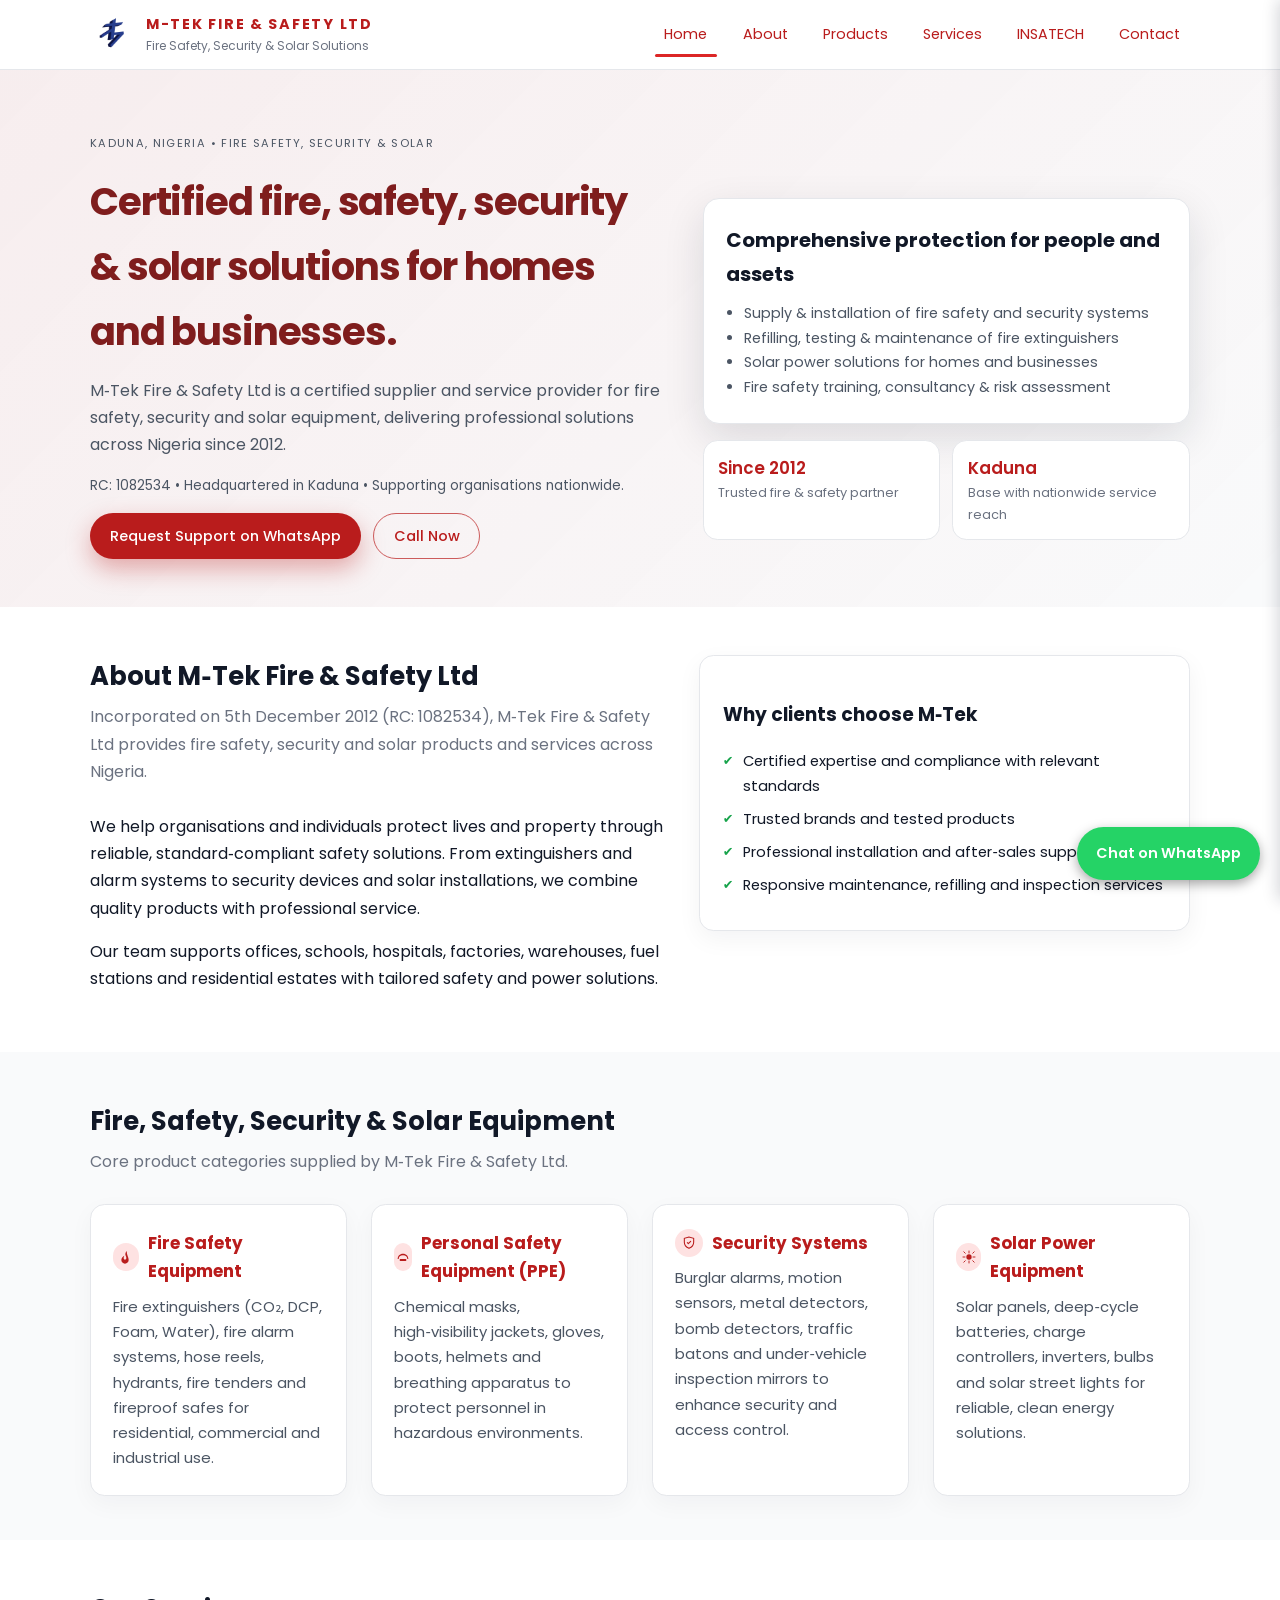
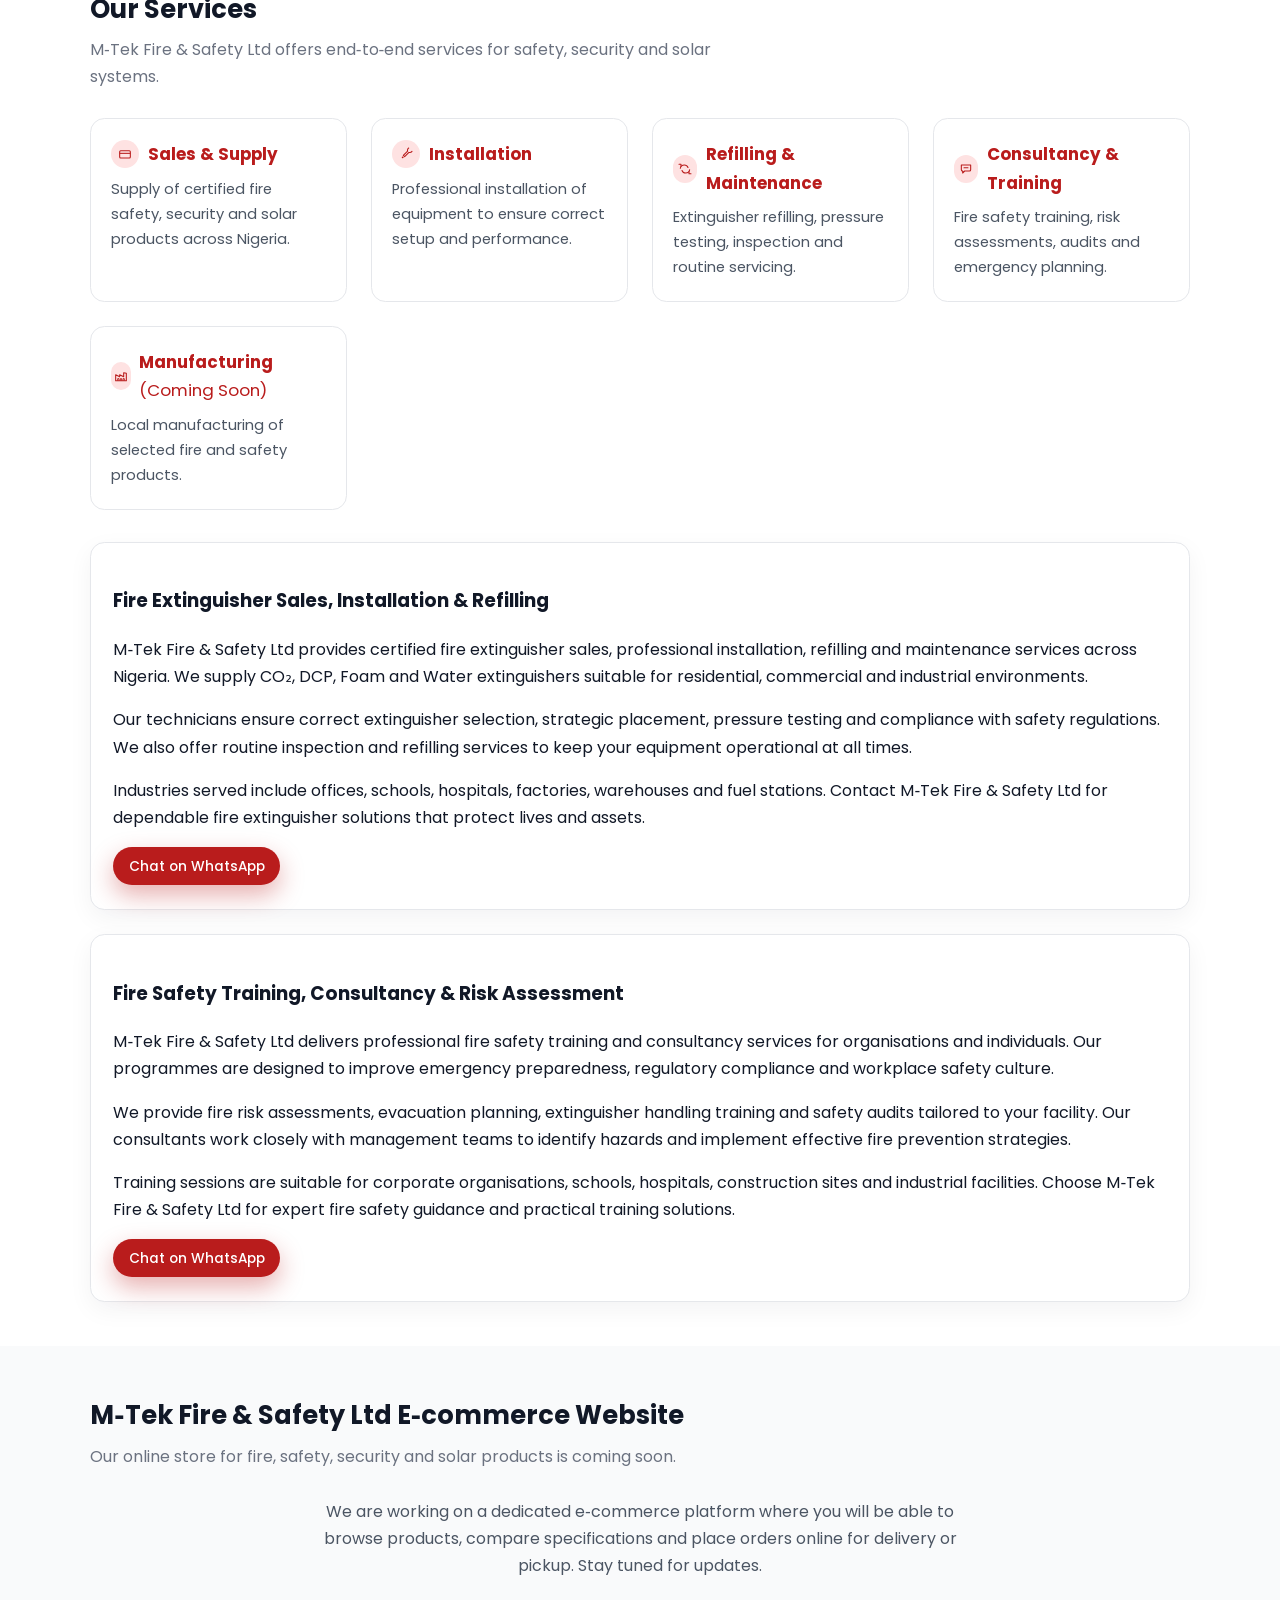
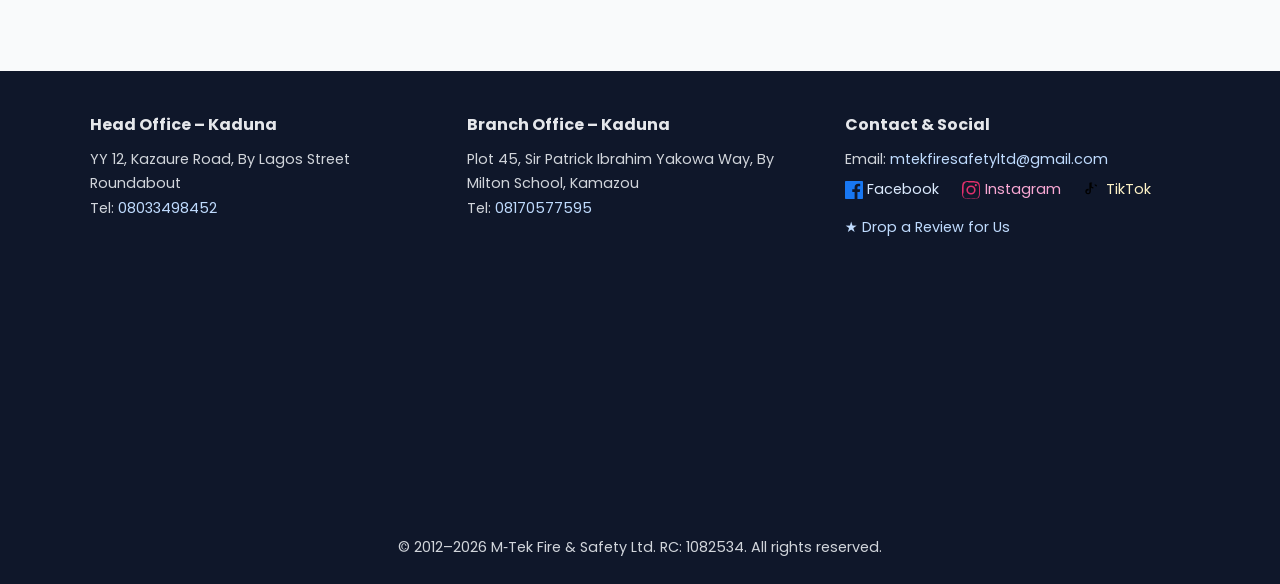
==== commit a26be34e: "Fix URL and update heading text in index.html" ====
--- a/index.html
+++ b/index.html
@@ -66,7 +66,7 @@
         <a href="#about" class="nav-link">About</a>
         <a href="#products" class="nav-link">Products</a>
         <a href="#services" class="nav-link">Services</a>
-        <a href="https://https://https://jasonjeremiah201022-ux.github.io/insatechs.org/index.html" 
+        <a href="https://jasonjeremiah201022-ux.github.io/insatechs.org/" 
            class="nav-link"
            target="_blank"
            rel="noopener noreferrer">INSATECH</a>
@@ -102,7 +102,7 @@
       <div class="container hero-grid">
         <div>
           <p class="eyebrow">Kaduna, Nigeria • Fire Safety, Security & Solar</p>
-          <h1>Certified fire safety, security & solar solutions for homes and businesses.</h1>
+          <h1>Certified fire, safety, security & solar solutions for homes and businesses.</h1>
           <p>
             M‑Tek Fire & Safety Ltd is a certified supplier and service provider for fire safety,
             security and solar equipment, delivering professional solutions across Nigeria since 2012.
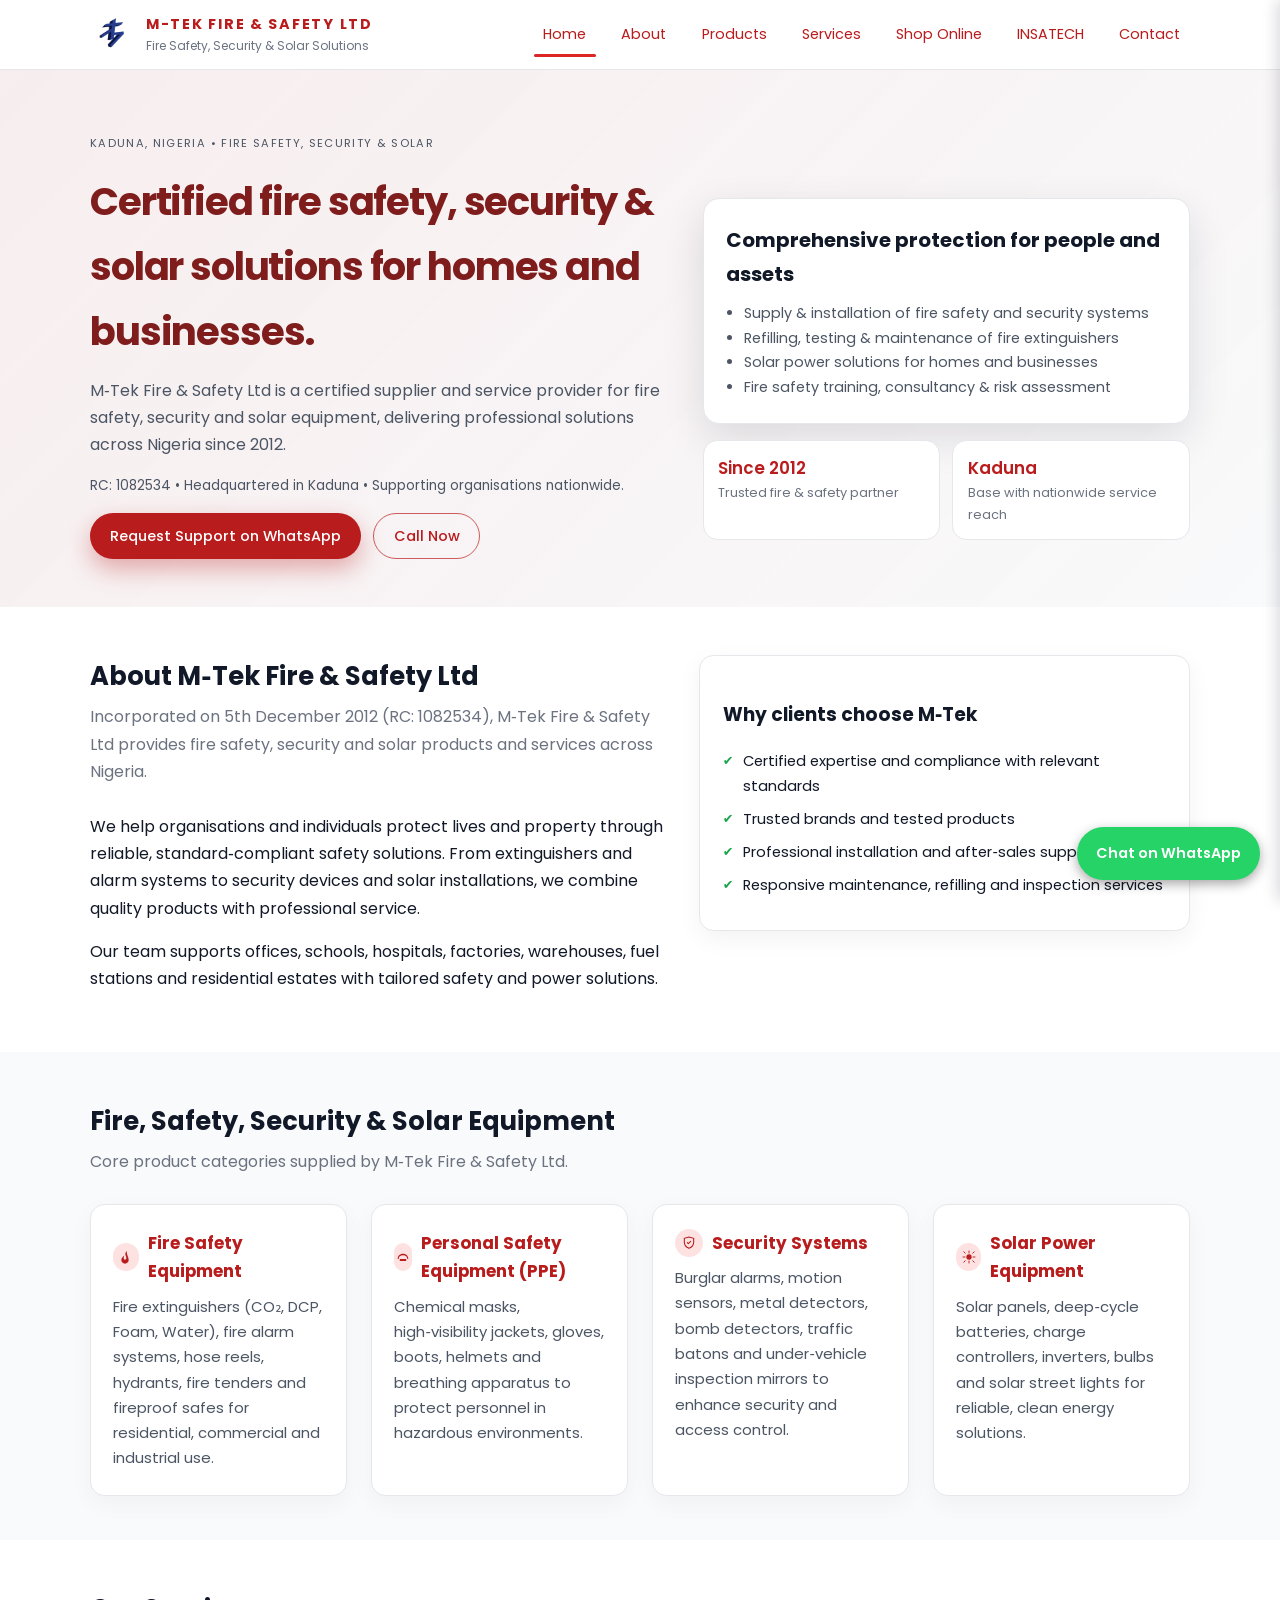
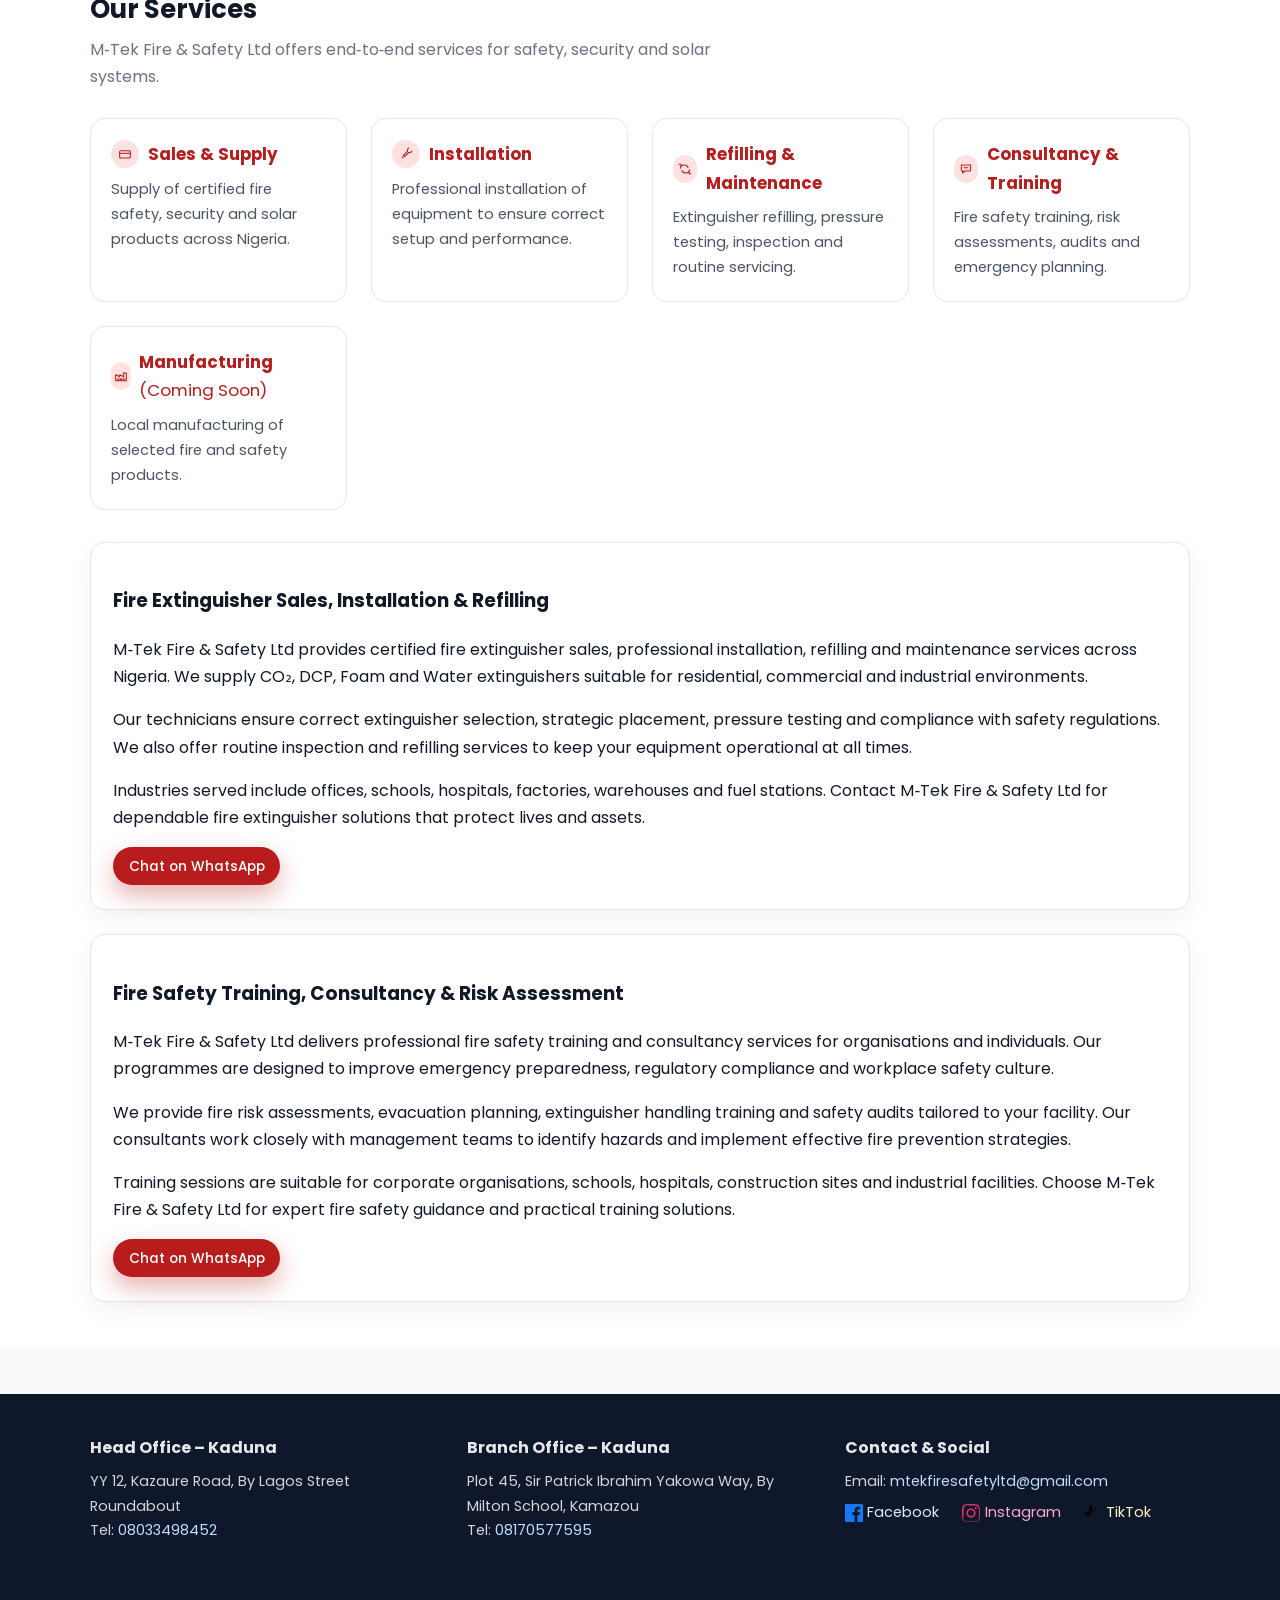
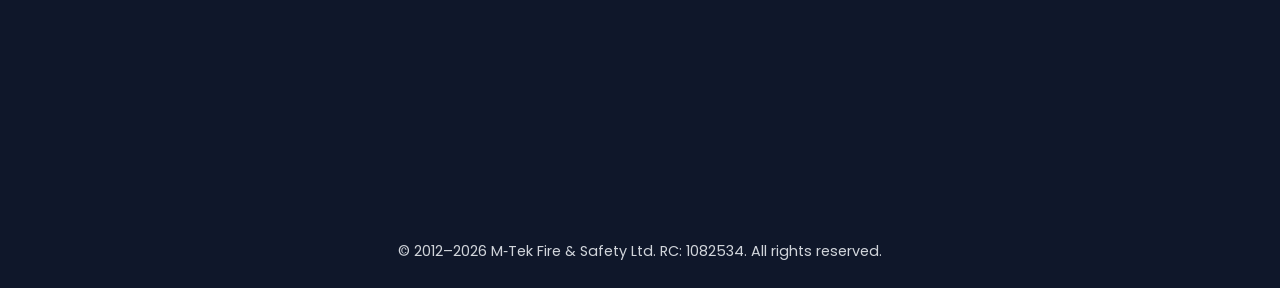
==== commit 10796e53: "Update navigation links and remove e-commerce section" ====
--- a/index.html
+++ b/index.html
@@ -66,7 +66,8 @@
         <a href="#about" class="nav-link">About</a>
         <a href="#products" class="nav-link">Products</a>
         <a href="#services" class="nav-link">Services</a>
-        <a href="https://jasonjeremiah201022-ux.github.io/insatechs.org/" 
+        <a href="shop.html" class="nav-link">Shop Online</a>
+        <a href="https://jasonjeremiah201022-ux.github.io/insatech.org"
            class="nav-link"
            target="_blank"
            rel="noopener noreferrer">INSATECH</a>
@@ -87,6 +88,7 @@
       <a href="#about" class="nav-link">About</a>
       <a href="#products" class="nav-link">Products</a>
       <a href="#services" class="nav-link">Services</a>
+      <a href="shop.html" class="nav-link">Shop Online</a>
       <a href="https://jasonjeremiah201022-ux.github.io/insatech.org"
          class="nav-link"
          target="_blank"
@@ -102,7 +104,7 @@
       <div class="container hero-grid">
         <div>
           <p class="eyebrow">Kaduna, Nigeria • Fire Safety, Security & Solar</p>
-          <h1>Certified fire, safety, security & solar solutions for homes and businesses.</h1>
+          <h1>Certified fire safety, security & solar solutions for homes and businesses.</h1>
           <p>
             M‑Tek Fire & Safety Ltd is a certified supplier and service provider for fire safety,
             security and solar equipment, delivering professional solutions across Nigeria since 2012.
@@ -394,20 +396,6 @@
         </div>
       </div>
     </section>
-
-    <!-- E-commerce Coming Soon -->
-    <section id="ecommerce" class="section">
-      <div class="container">
-        <header class="section-header">
-          <h2>M‑Tek Fire & Safety Ltd E‑commerce Website</h2>
-          <p>Our online store for fire, safety, security and solar products is coming soon.</p>
-        </header>
-        <p style="max-width:640px;margin:0 auto;text-align:center;color:#4b5563;">
-          We are working on a dedicated e‑commerce platform where you will be able to browse products,
-          compare specifications and place orders online for delivery or pickup. Stay tuned for updates.
-        </p>
-      </div>
-    </section>
   </main>
 
   <!-- Footer / Contact -->
@@ -459,7 +447,7 @@
           </a>
 
           <!-- TikTok -->
-          <a href="https://https://www.tiktok.com/@mtekfiresafetyltd?_r=1&_t=ZS-93dXHGTY0he"
+          <a href="https://www.tiktok.com/@mtekfiresafety"
              target="_blank"
              rel="noopener noreferrer"
              class="social-link social-tiktok">
@@ -471,13 +459,6 @@
             </svg>
             <span>TikTok</span>
           </a>
-          
-         <!-- Google Review -->
-         <a href="https://www.google.com/search?sca_esv=e2e9df9ab93ca8c0&hl=en&authuser=0&sxsrf=ANbL-n6HUqoLBtOC2wjy84Uck9cDrxKJOQ:1769964685134&q=m-tek+fire+%26+safety+ltd.+kaduna+reviews&uds=[base64]&si=AL3DRZEsmMGCryMMFSHJ3StBhOdZ2-6yYkXd_doETEE1OR-qOeLUgE-t7o98_wTOu60xSC6mf_3BqJKDe4iH0QA0CGTXsgu8uPLO9PRLreNyhv2nDXkARzf3MiW7cU2vItSSJS94EUOm3Nl7lJWefqy1wW8xIbk34Q%3D%3D&sa=X&ved=2ahUKEwi98smi4LiSAxX3aUEAHecRHhgQk8gLegQIGhAB&ictx=1"
-             target="_blank" rel="noopener noreferrer" class="social-link social-review">
-            <span class="star-icon">★</span>
-            <span>Drop a Review for Us</span>
-          </a>
         </div>
       </div>
     </div>
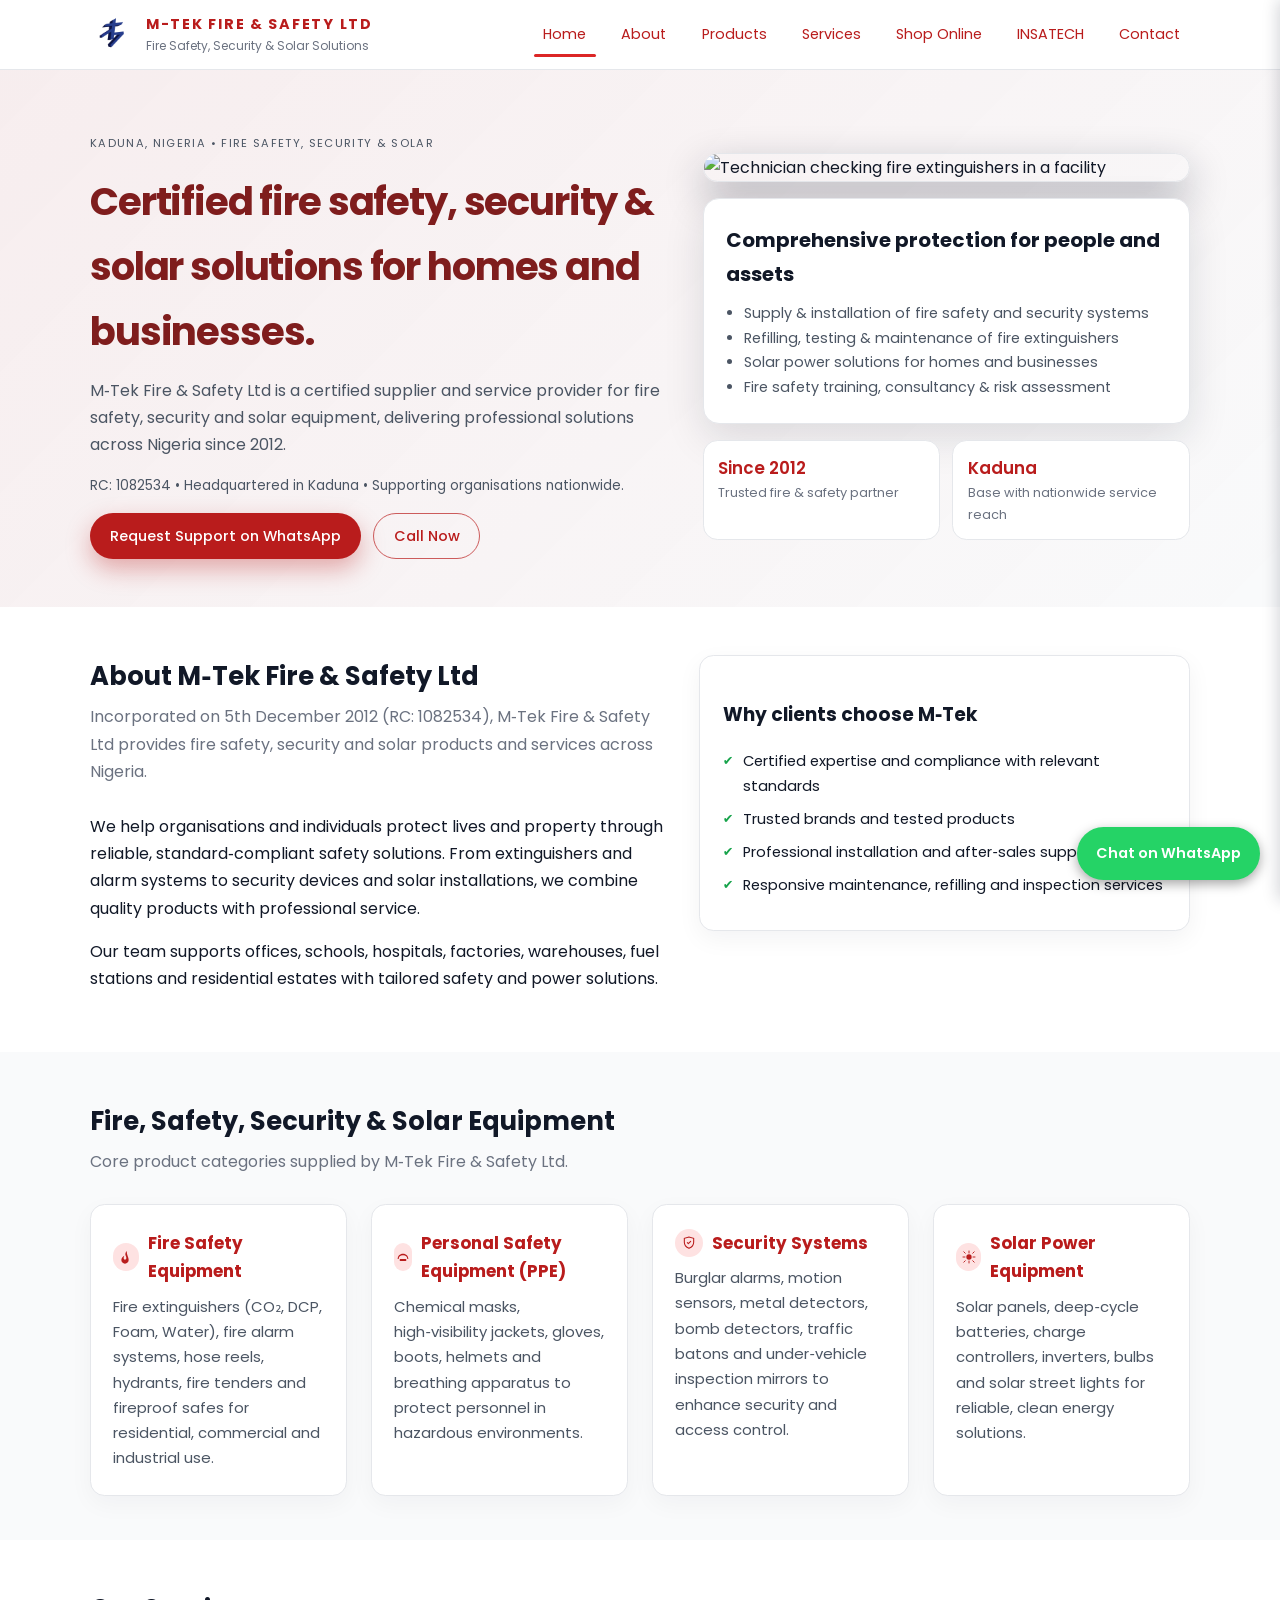
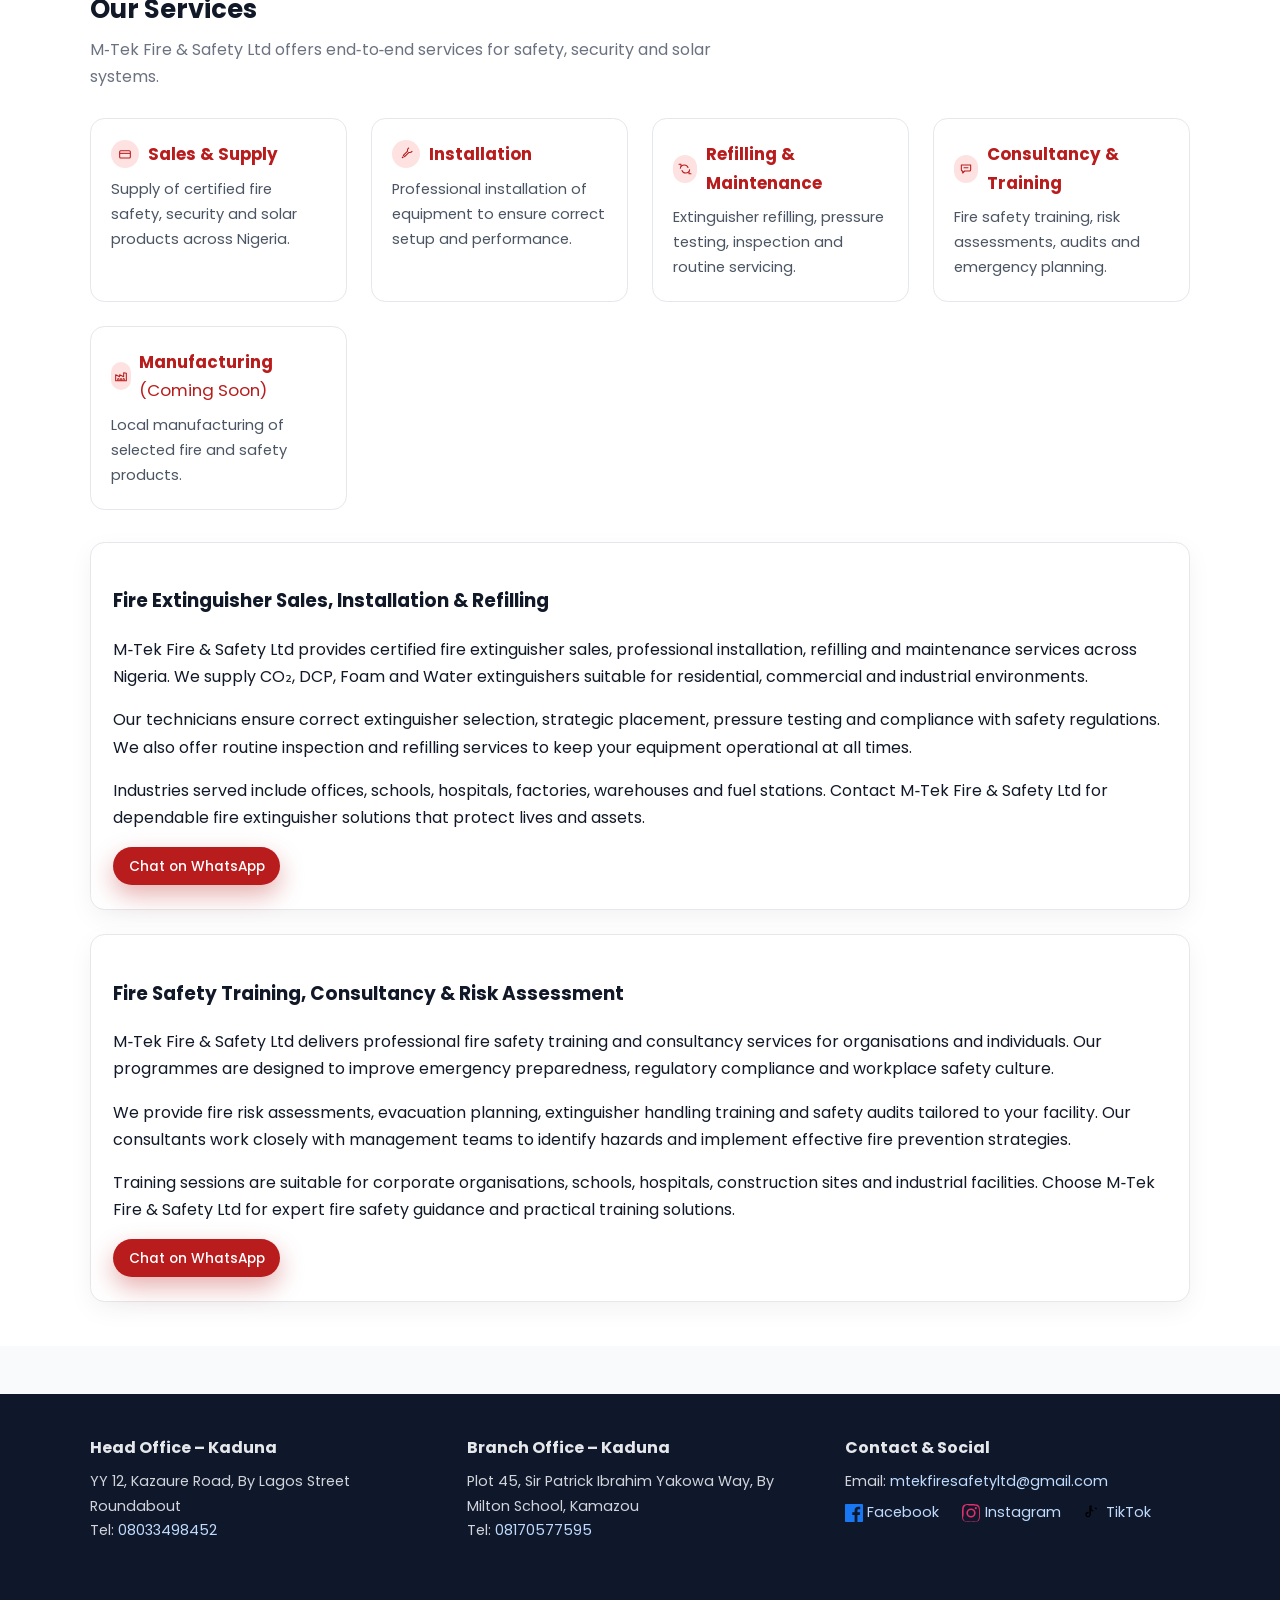
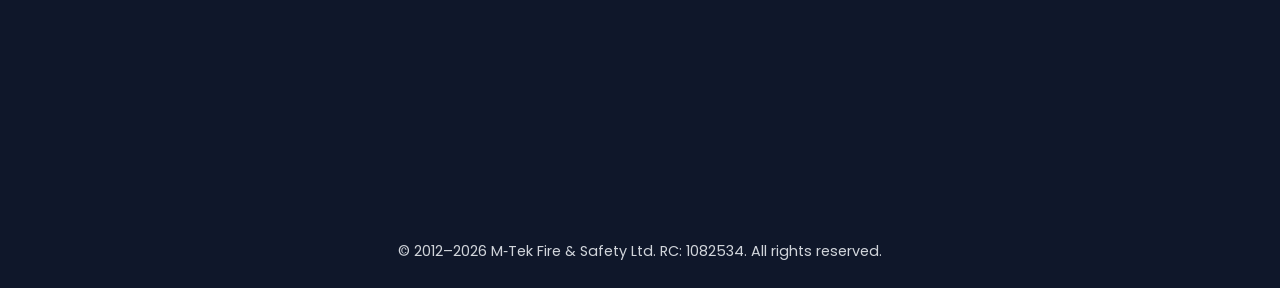
==== commit 6aaaa1c9: "Fix INSATECH link URL in navigation" ====
--- a/index.html
+++ b/index.html
@@ -89,7 +89,7 @@
       <a href="#products" class="nav-link">Products</a>
       <a href="#services" class="nav-link">Services</a>
       <a href="shop.html" class="nav-link">Shop Online</a>
-      <a href="https://jasonjeremiah201022-ux.github.io/insatech.org"
+      <a href="https://jasonjeremiah201022-ux.github.io/insatechs.org/" 
          class="nav-link"
          target="_blank"
          rel="noopener noreferrer">INSATECH</a>
--- a/styles.css
+++ b/styles.css
@@ -38,9 +38,9 @@
   display: block;
 }
 
-/* Fade-in for lazy images */
+/* Simpler lazy image style - don't hide dynamic images */
 img[loading="lazy"] {
-  opacity: 0;
+  opacity: 1; /* visible by default */
   transition: opacity 0.5s ease-in-out;
 }
 img[loading="lazy"].loaded {
@@ -76,6 +76,7 @@
   display: flex;
   align-items: center;
   justify-content: space-between;
+  gap: 0.5rem;
   padding: 0.75rem 0;
 }
 
@@ -160,6 +161,26 @@
   margin-top: 4px;
 }
 
+/* Cart toggle (shop page) */
+
+.cart-toggle {
+  border: 1px solid rgba(185, 28, 28, 0.6);
+  background-color: #ffffff;
+  border-radius: 999px;
+  padding: 0.35rem 0.9rem;
+  font-size: 0.85rem;
+  font-weight: 500;
+  color: var(--primary-dark);
+  cursor: pointer;
+  display: inline-flex;
+  align-items: center;
+  gap: 0.3rem;
+}
+
+.cart-toggle:hover {
+  background-color: var(--primary-light);
+}
+
 /* Mobile nav */
 
 .mobile-nav {
@@ -216,7 +237,7 @@
   visibility: visible;
 }
 
-/* Hero */
+/* Hero (home page) */
 
 .hero {
   padding: 4rem 0 3rem;
@@ -326,6 +347,25 @@
 .hero-stat-label {
   display: block;
   font-size: 0.8rem;
+  color: var(--text-muted);
+}
+
+/* Page hero (shop) */
+
+.page-hero {
+  background-color: #ffffff;
+  border-bottom: 1px solid var(--border-subtle);
+  padding: 2.5rem 0 2rem;
+}
+
+.page-hero h1 {
+  margin: 0 0 0.6rem;
+  font-size: 1.9rem;
+}
+
+.page-hero p {
+  margin: 0;
+  max-width: 680px;
   color: var(--text-muted);
 }
 
@@ -527,6 +567,430 @@
   font-size: 0.85rem;
 }
 
+/* Top picks carousel */
+
+.top-picks-wrapper {
+  position: relative;
+}
+
+.top-picks-track {
+  display: flex;
+  gap: 1rem;
+  overflow-x: auto;
+  scroll-snap-type: x mandatory;
+  padding-bottom: 0.5rem;
+}
+
+.top-picks-track::-webkit-scrollbar {
+  height: 6px;
+}
+.top-picks-track::-webkit-scrollbar-thumb {
+  background-color: #d1d5db;
+  border-radius: 999px;
+}
+
+.top-pick-card {
+  min-width: 260px;
+  max-width: 280px;
+  scroll-snap-align: start;
+  background-color: #ffffff;
+  border: 1px solid var(--border-subtle);
+  border-radius: 0.9rem;
+  box-shadow: 0 10px 28px rgba(15, 23, 42, 0.06);
+  overflow: hidden;
+  display: flex;
+  flex-direction: column;
+}
+
+.top-pick-card img {
+  width: 100%;
+  height: auto;
+  max-height: 180px;
+  object-fit: contain;
+  background-color: #f9fafb;
+}
+
+.top-pick-body {
+  padding: 0.9rem 1rem 1rem;
+}
+
+.top-pick-title {
+  font-size: 0.98rem;
+  font-weight: 600;
+  margin: 0 0 0.25rem;
+}
+
+.top-pick-price {
+  font-size: 0.9rem;
+  font-weight: 600;
+  color: var(--primary-dark);
+  margin-bottom: 0.4rem;
+}
+
+.top-pick-body p {
+  margin: 0 0 0.6rem;
+  font-size: 0.85rem;
+  color: #4b5563;
+}
+
+.top-pick-body .btn {
+  font-size: 0.8rem;
+  padding-inline: 0.9rem;
+}
+
+.top-picks-nav {
+  position: absolute;
+  top: 50%;
+  transform: translateY(-50%);
+  border: none;
+  background-color: rgba(15, 23, 42, 0.75);
+  color: #f9fafb;
+  width: 28px;
+  height: 28px;
+  border-radius: 999px;
+  display: none;
+  align-items: center;
+  justify-content: center;
+  cursor: pointer;
+  font-size: 1.1rem;
+  z-index: 5;
+}
+
+.top-picks-prev {
+  left: -12px;
+}
+
+.top-picks-next {
+  right: -12px;
+}
+
+@media (min-width: 900px) {
+  .top-picks-nav {
+    display: flex;
+  }
+}
+
+/* Shop toolbar */
+
+.shop-toolbar {
+  display: flex;
+  flex-wrap: wrap;
+  gap: 1rem;
+  justify-content: space-between;
+  align-items: flex-start;
+  margin-bottom: 1.5rem;
+}
+
+.category-chips {
+  display: flex;
+  flex-wrap: wrap;
+  gap: 0.5rem;
+}
+
+.chip {
+  border-radius: 999px;
+  border: 1px solid var(--border-subtle);
+  background-color: #ffffff;
+  padding: 0.25rem 0.9rem;
+  font-size: 0.82rem;
+  cursor: pointer;
+  color: #374151;
+}
+
+.chip-active {
+  border-color: rgba(185, 28, 28, 0.7);
+  background-color: var(--primary-light);
+  color: var(--primary-dark);
+}
+
+.search-box {
+  min-width: 180px;
+}
+
+.search-box input {
+  width: 100%;
+  border-radius: 999px;
+  border: 1px solid var(--border-subtle);
+  padding: 0.4rem 0.8rem;
+  font-family: inherit;
+  font-size: 0.85rem;
+}
+
+/* Product grid */
+
+.product-grid {
+  display: grid;
+  grid-template-columns: repeat(auto-fit, minmax(230px, 1fr));
+  gap: 1.25rem;
+}
+
+.product-card {
+  background-color: #ffffff;
+  border-radius: 0.9rem;
+  border: 1px solid var(--border-subtle);
+  overflow: hidden;
+  display: flex;
+  flex-direction: column;
+  box-shadow: 0 10px 26px rgba(15, 23, 42, 0.06);
+}
+
+.product-card img {
+  width: 100%;
+  height: auto;          /* let the image decide height */
+  max-height: 220px;     /* limit very tall images */
+  object-fit: contain;   /* show full image, no cropping */
+  background-color: #f9fafb; /* optional: light background around image */
+}
+
+.product-card-body {
+  padding: 0.9rem 1rem 1rem;
+  display: flex;
+  flex-direction: column;
+  gap: 0.4rem;
+  flex: 1;
+}
+
+.product-card-title {
+  font-weight: 600;
+  font-size: 0.98rem;
+  margin: 0;
+}
+
+.product-card-category {
+  font-size: 0.8rem;
+  color: #6b7280;
+}
+
+.product-card-price {
+  font-size: 0.9rem;
+  font-weight: 600;
+  color: var(--primary-dark);
+}
+
+.product-card-desc {
+  font-size: 0.85rem;
+  color: #4b5563;
+  margin-bottom: 0.4rem;
+}
+
+.product-card-footer {
+  margin-top: auto;
+}
+
+/* Cart drawer */
+
+.cart-drawer-backdrop {
+  position: fixed;
+  inset: 0;
+  background-color: rgba(15, 23, 42, 0.45);
+  opacity: 0;
+  visibility: hidden;
+  transition: opacity 0.2s ease-out, visibility 0.2s ease-out;
+  z-index: 1200;
+}
+
+.cart-drawer-backdrop.visible {
+  opacity: 1;
+  visibility: visible;
+}
+
+.cart-drawer {
+  position: fixed;
+  top: 0;
+  right: 0;
+  bottom: 0;
+  width: min(360px, 100%);
+  background-color: #ffffff;
+  box-shadow: -2px 0 22px rgba(15, 23, 42, 0.3);
+  transform: translateX(100%);
+  transition: transform 0.25s ease-out;
+  z-index: 1210;
+  display: flex;
+  flex-direction: column;
+  max-height: 100vh;        /* limit to viewport height */
+}
+
+/* Make the inside of the drawer scrollable */
+.cart-body {
+  padding: 0.75rem 1rem 1rem;
+  display: flex;
+  flex-direction: column;
+  gap: 0.8rem;
+  flex: 1;                  /* take remaining height */
+  min-height: 0;            /* allow flex child to scroll */
+  overflow-y: auto;         /* enable vertical scrolling */
+}
+.cart-drawer.open {
+  transform: translateX(0);
+}
+
+.cart-header {
+  display: flex;
+  align-items: center;
+  justify-content: space-between;
+  padding: 0.9rem 1rem;
+  border-bottom: 1px solid var(--border-subtle);
+}
+
+.cart-header h2 {
+  margin: 0;
+  font-size: 1.1rem;
+}
+
+.cart-close {
+  border: none;
+  background: none;
+  font-size: 1.4rem;
+  cursor: pointer;
+}
+
+.cart-items {
+  flex: 1;
+  overflow-y: auto;
+  padding-right: 0.25rem;
+}
+
+.cart-item {
+  display: flex;
+  gap: 0.6rem;
+  padding: 0.5rem 0;
+  border-bottom: 1px solid #f3f4f6;
+}
+
+.cart-item:last-child {
+  border-bottom: none;
+}
+
+.cart-item img {
+  width: 52px;
+  height: 52px;
+  object-fit: contain;
+  border-radius: 0.5rem;
+  border: 1px solid var(--border-subtle);
+  background-color: #f9fafb;
+} 
+
+.cart-item-details {
+  flex: 1;
+  min-width: 0;
+}
+
+.cart-item-title {
+  font-size: 0.9rem;
+  font-weight: 500;
+  margin: 0 0 0.1rem;
+}
+
+.cart-item-meta {
+  font-size: 0.8rem;
+  color: var(--text-muted);
+}
+
+.cart-item-actions {
+  display: flex;
+  flex-direction: column;
+  align-items: flex-end;
+  gap: 0.25rem;
+}
+
+.cart-qty-controls {
+  display: inline-flex;
+  align-items: center;
+  border-radius: 999px;
+  border: 1px solid var(--border-subtle);
+  font-size: 0.8rem;
+}
+
+.cart-qty-btn {
+  border: none;
+  background: none;
+  padding: 0.15rem 0.45rem;
+  cursor: pointer;
+}
+
+.cart-qty-value {
+  padding: 0 0.4rem;
+}
+
+.cart-remove-btn {
+  border: none;
+  background: none;
+  color: #f97373;
+  font-size: 0.75rem;
+  cursor: pointer;
+}
+
+.cart-summary {
+  border-top: 1px solid var(--border-subtle);
+  padding-top: 0.6rem;
+}
+
+.cart-summary-row {
+  display: flex;
+  justify-content: space-between;
+  align-items: center;
+  font-size: 0.9rem;
+  margin-bottom: 0.2rem;
+}
+
+.cart-note {
+  margin: 0;
+  font-size: 0.8rem;
+  color: var(--text-muted);
+}
+
+.cart-checkout {
+  border-top: 1px solid var(--border-subtle);
+  padding-top: 0.6rem;
+  display: flex;
+  flex-direction: column;
+  gap: 0.55rem;
+}
+
+.cart-checkout h3 {
+  margin: 0 0 0.2rem;
+  font-size: 0.95rem;
+}
+
+.cart-checkout label {
+  display: flex;
+  flex-direction: column;
+  gap: 0.15rem;
+  font-size: 0.78rem;
+}
+
+.cart-checkout input,
+.cart-checkout textarea {
+  border-radius: 0.6rem;
+  border: 1px solid var(--border-subtle);
+  padding: 0.35rem 0.55rem;
+  font-family: inherit;
+  font-size: 0.82rem;
+}
+
+.cart-actions {
+  display: flex;
+  flex-wrap: wrap;
+  gap: 0.5rem;
+  margin-top: 0.4rem;
+}
+
+/* Clear cart link */
+
+.cart-clear-link {
+  border: none;
+  background: none;
+  color: #f97373;
+  font-size: 0.78rem;
+  cursor: pointer;
+  padding: 0;
+  margin-left: auto;
+}
+
+.cart-clear-link:hover {
+  text-decoration: underline;
+}
+
 /* Footer */
 
 .site-footer {
@@ -575,18 +1039,6 @@
 .footer-social svg {
   width: 18px;
   height: 18px;
-}
-
-.social-facebook span {
-  color: #dbeafe;
-}
-
-.social-instagram span {
-  color: #f9a8d4;
-}
-
-.social-tiktok span {
-  color: #fef3c7;
 }
 
 .footer-map {
@@ -620,7 +1072,7 @@
   font-weight: 600;
   box-shadow: 0 4px 12px rgba(0, 0, 0, 0.35);
   text-decoration: none;
-  z-index: 1200;
+  z-index: 1300;
   font-size: 0.9rem;
 }
 
@@ -666,10 +1118,24 @@
   .section-header h2 {
     text-align: left;
   }
+
+  .shop-toolbar {
+    flex-direction: column;
+    align-items: stretch;
+  }
+
+  .cart-toggle {
+    order: 2;
+  }
 }
 
 @media (max-width: 480px) {
-  .hero h1 {
+  .hero h1,
+  .page-hero h1 {
     font-size: 1.9rem;
   }
-}
+
+  .top-picks-nav {
+    display: none;
+  }
+}
